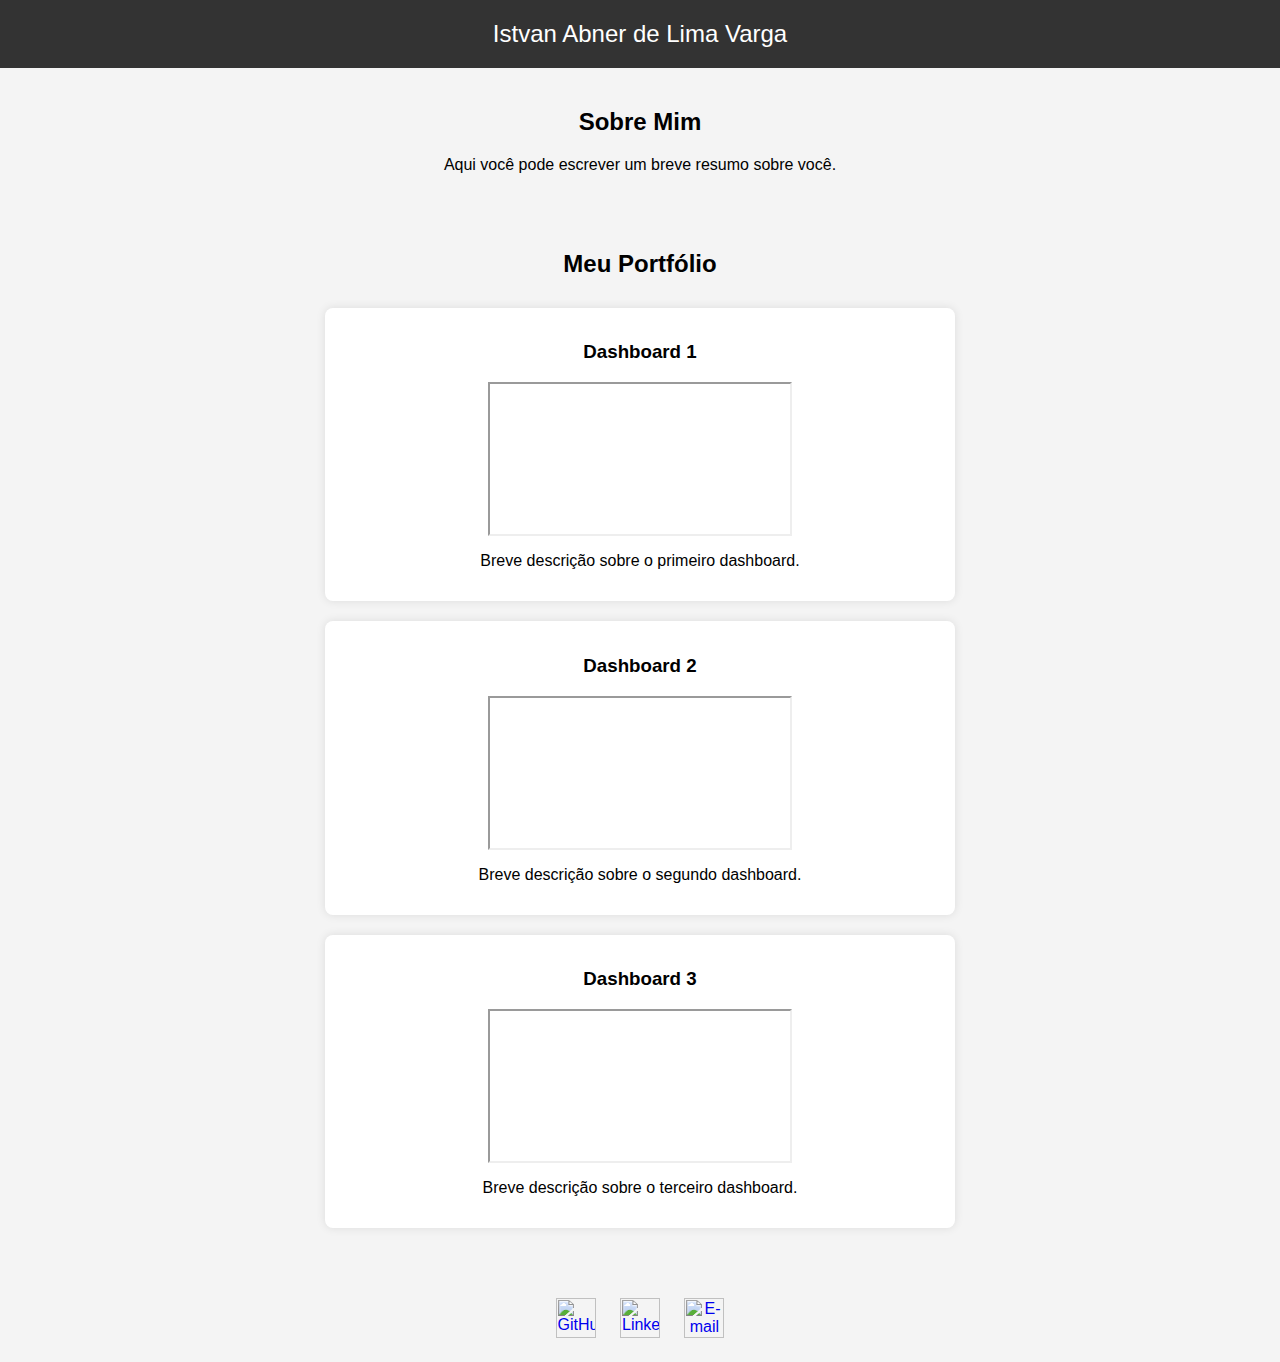
==== Site.html @ c44d83b9 "Criação do Portifólio + adição dos dashboards" ====
<html lang="pt-br">
<head>
    <meta charset="UTF-8">
    <meta name="viewport" content="width=device-width, initial-scale=1.0">
    <title>Meu Portfólio</title>
    <style>
        body {
            font-family: Arial, sans-serif;
            margin: 0;
            padding: 0;
            text-align: center;
            background-color: #f4f4f4;
        }
        header {
            background-color: #333;
            color: white;
            padding: 20px;
            font-size: 24px;
        }
        section {
            padding: 20px;
        }
        .portfolio {
            display: flex;
            flex-direction: column;
            align-items: center;
        }
        .dashboard {
            background: white;
            padding: 15px;
            margin: 10px;
            width: 80%;
            max-width: 600px;
            border-radius: 8px;
            box-shadow: 0px 0px 10px rgba(0, 0, 0, 0.1);
        }
        .social-icons {
            margin-top: 20px;
        }
        .social-icons a {
            margin: 0 10px;
            display: inline-block;
        }
        .social-icons img {
            width: 40px;
            height: 40px;
        }
    </style>
</head>
<body>
    <header>Istvan Abner de Lima Varga</header>
    
    <section>
        <h2>Sobre Mim</h2>
        <p>Aqui você pode escrever um breve resumo sobre você.</p>
    </section>
    
   <section class="portfolio">
        <h2>Meu Portfólio</h2>
        <div class="dashboard">
            <h3>Dashboard 1</h3>
            <iframe src="https://app.powerbi.com/view?r=eyJrIjoiMzUzZDM5MzktZjM4Mi00ZTQyLTk0NGMtZDk0MzE5NTc2MmJmIiwidCI6ImFjNTU4MzUwLTJiZTQtNGNmYi1iMWIzLTY2YTQzZGI3YmU1OSJ9"></iframe>
            <p>Breve descrição sobre o primeiro dashboard.</p>
        </div>
        <div class="dashboard">
            <h3>Dashboard 2</h3>
            <iframe src="https://app.powerbi.com/view?r=eyJrIjoiNjdkNmRmZTMtYzFlNC00ZmI3LTk5MWQtZDY2NGRkYjAzYjIwIiwidCI6ImFjNTU4MzUwLTJiZTQtNGNmYi1iMWIzLTY2YTQzZGI3YmU1OSJ9"></iframe>
            <p>Breve descrição sobre o segundo dashboard.</p>
        </div>
        <div class="dashboard">
            <h3>Dashboard 3</h3>
            <iframe src="https://app.powerbi.com/view?r=eyJrIjoiODkzOTc2YjctMGU1Yi00OWU4LThmOGQtNDk0OGMzZjg2YWE3IiwidCI6ImFjNTU4MzUwLTJiZTQtNGNmYi1iMWIzLTY2YTQzZGI3YmU1OSJ9"></iframe>
            <p>Breve descrição sobre o terceiro dashboard.</p>
        </div>
    </section>
    
    <section class="social-icons">
        <a href="https://github.com/Istvan-Abner-Varga" target="_blank"><img src="github.png" alt="GitHub"></a>
        <a href="https://www.linkedin.com/in/istvan-abner-varga/" target="_blank"><img src="linkedin.png" alt="LinkedIn"></a>
        <a href="mailto:istvan.a.varga@gmail.com"><img src="email.png" alt="E-mail"></a>
    </section>
</body>
</html>
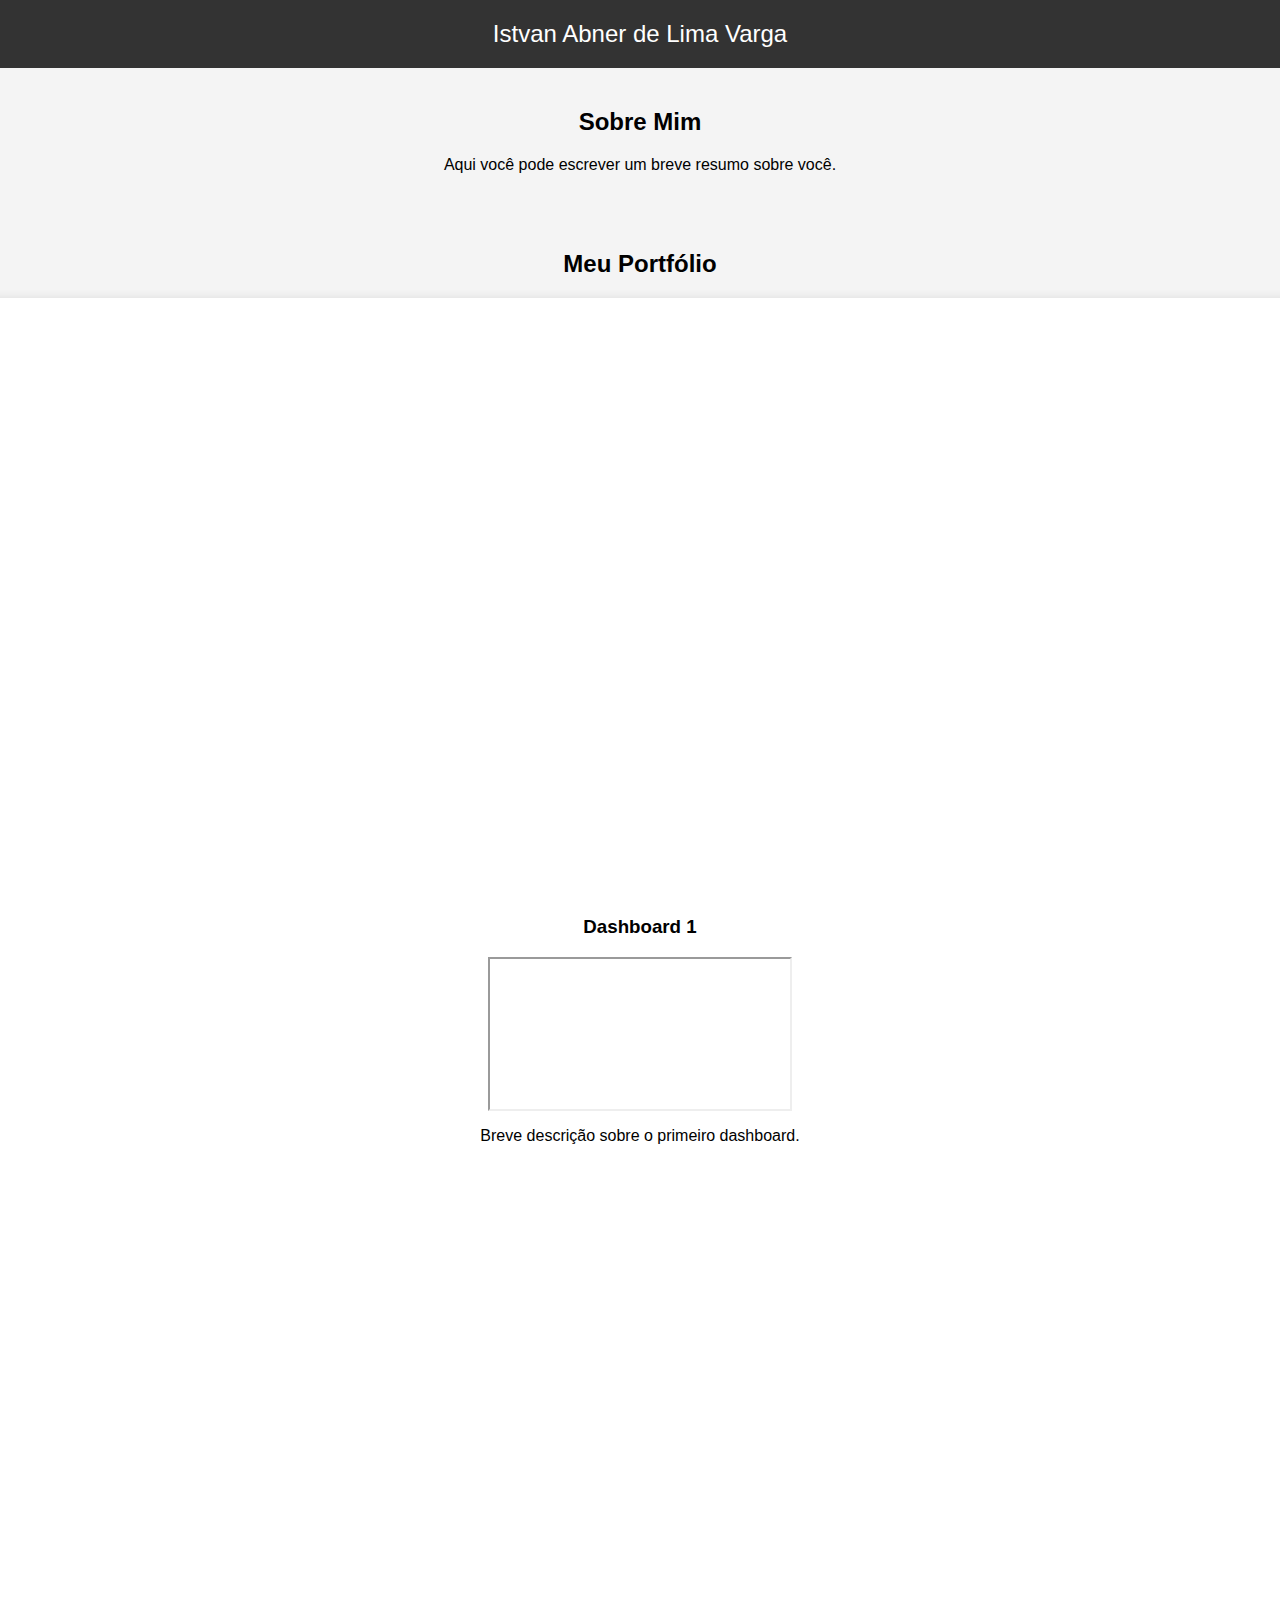
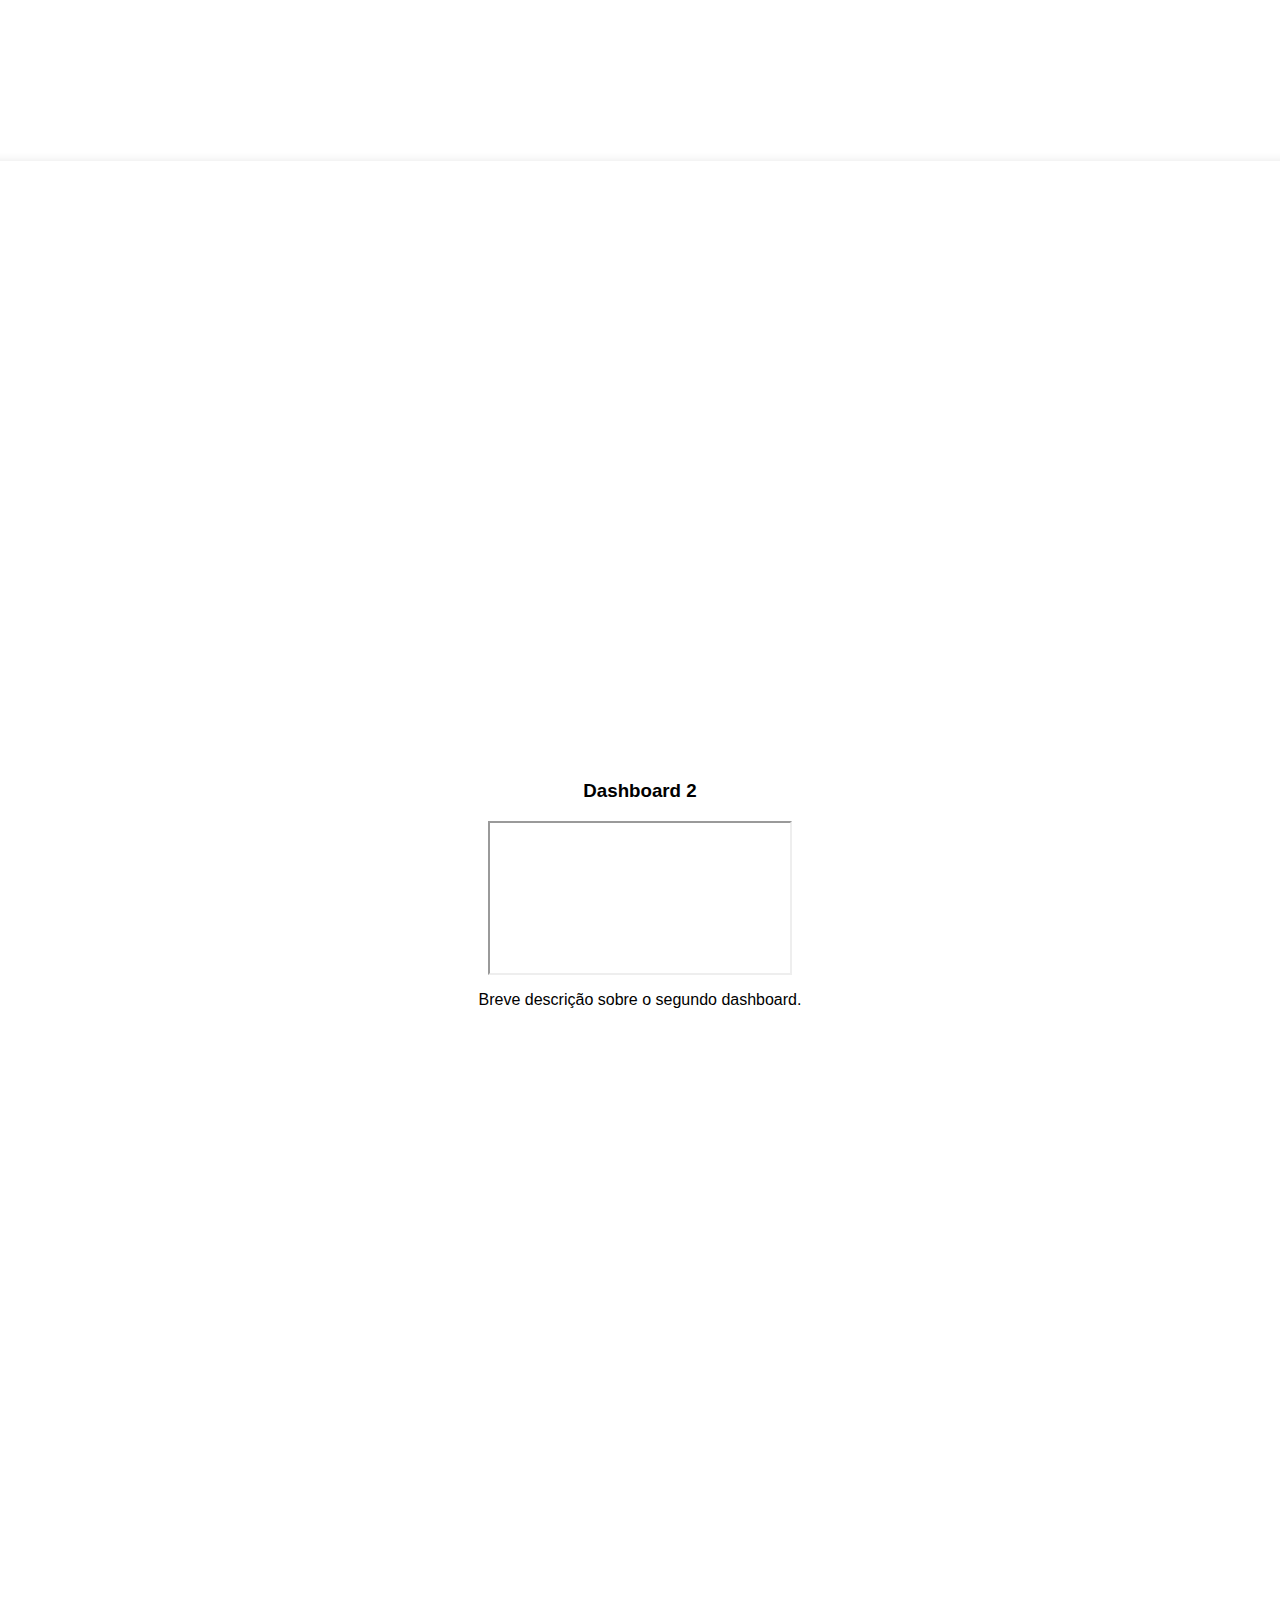
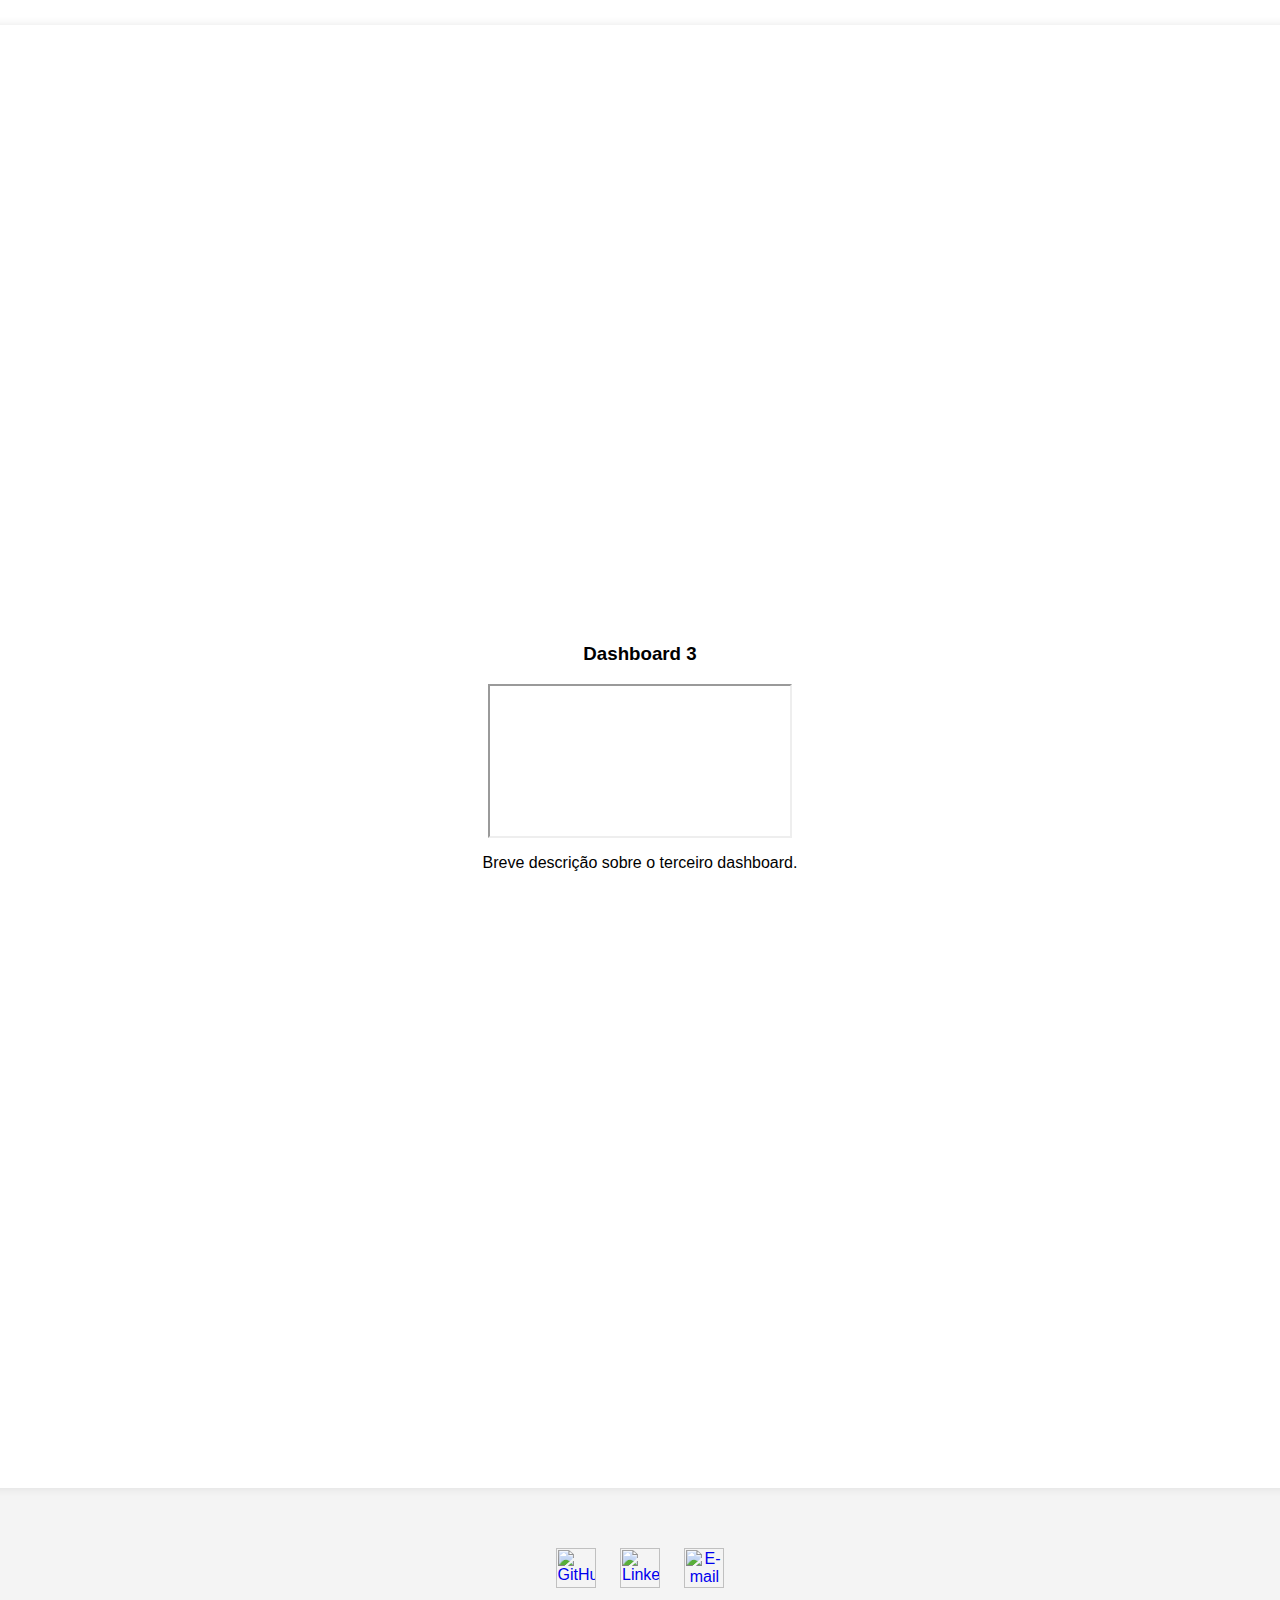
==== commit bd1e9c71: "Updated" ====
--- a/Site.html
+++ b/Site.html
@@ -27,10 +27,10 @@
         }
         .dashboard {
             background: white;
-            padding: 15px;
-            margin: 10px;
+            padding: 600px;
+            margin: 373,5px;
             width: 80%;
-            max-width: 600px;
+            max-width: 700px;
             border-radius: 8px;
             box-shadow: 0px 0px 10px rgba(0, 0, 0, 0.1);
         }
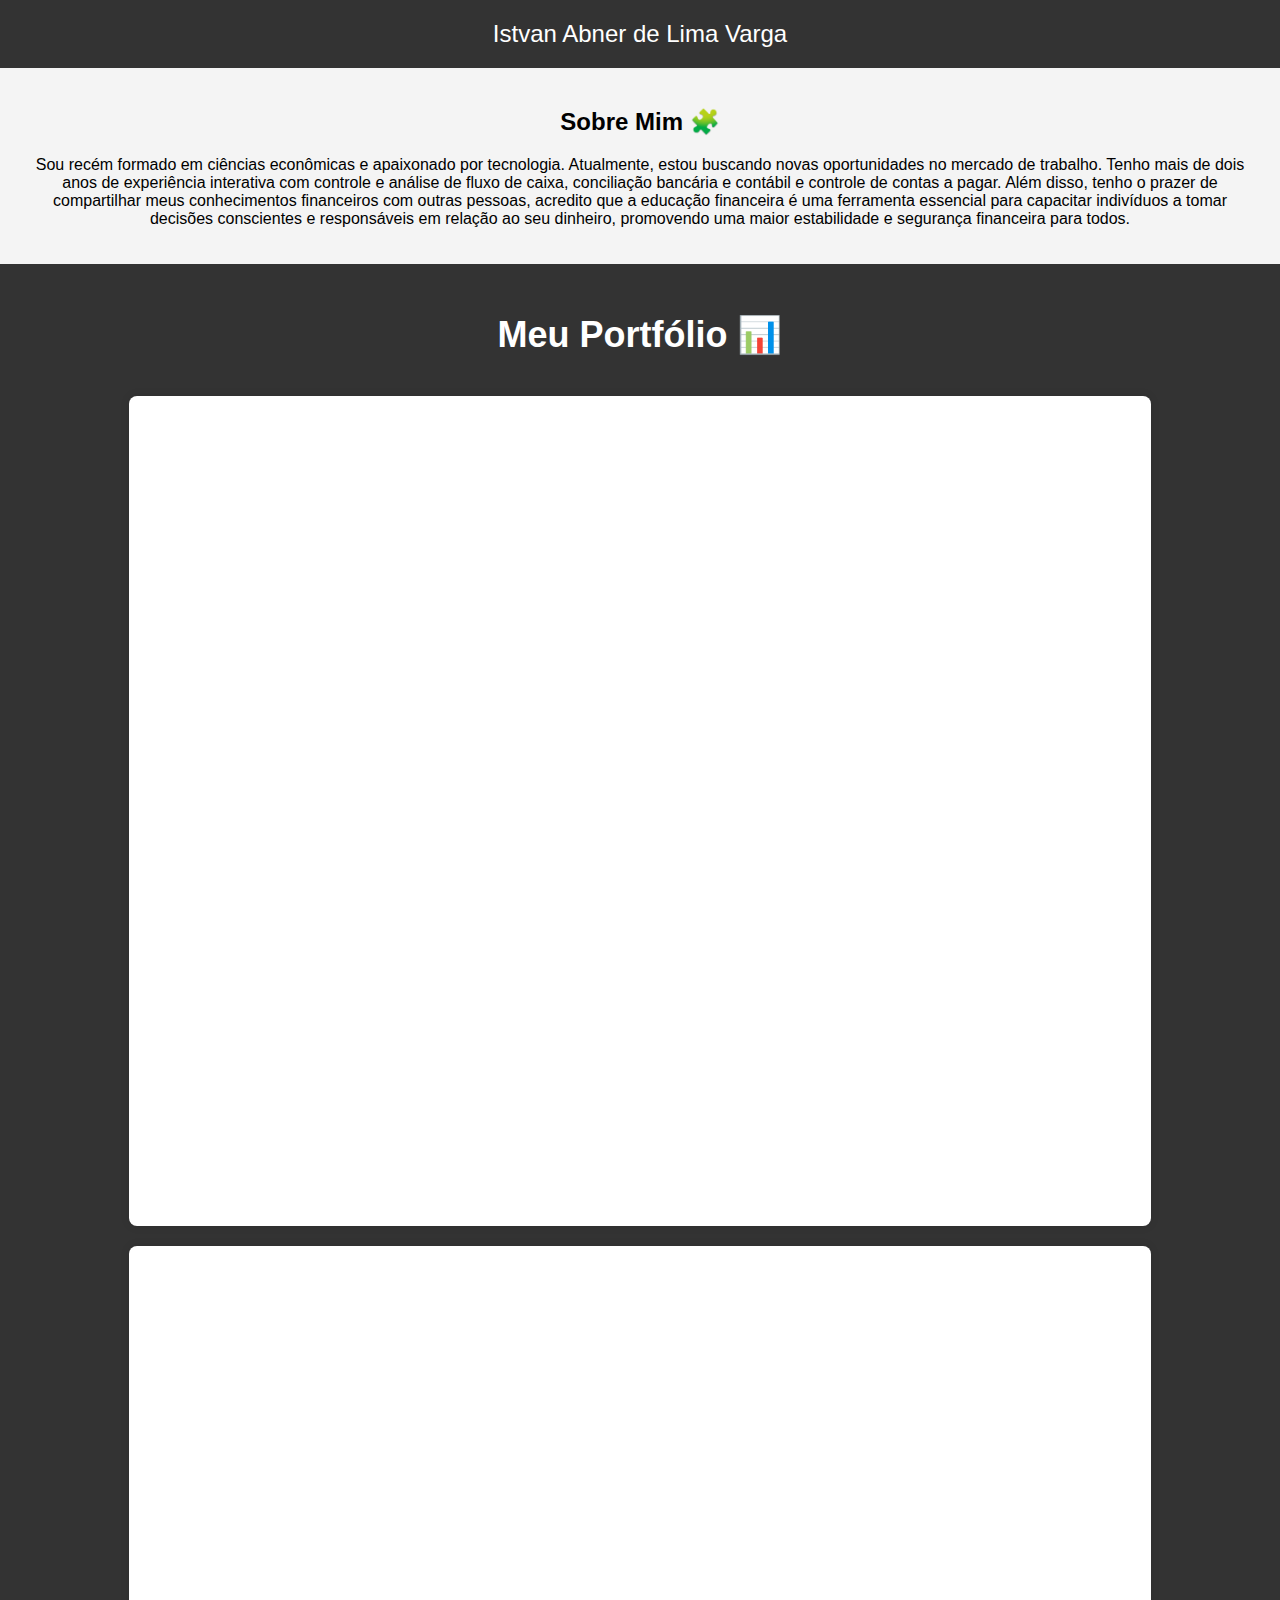
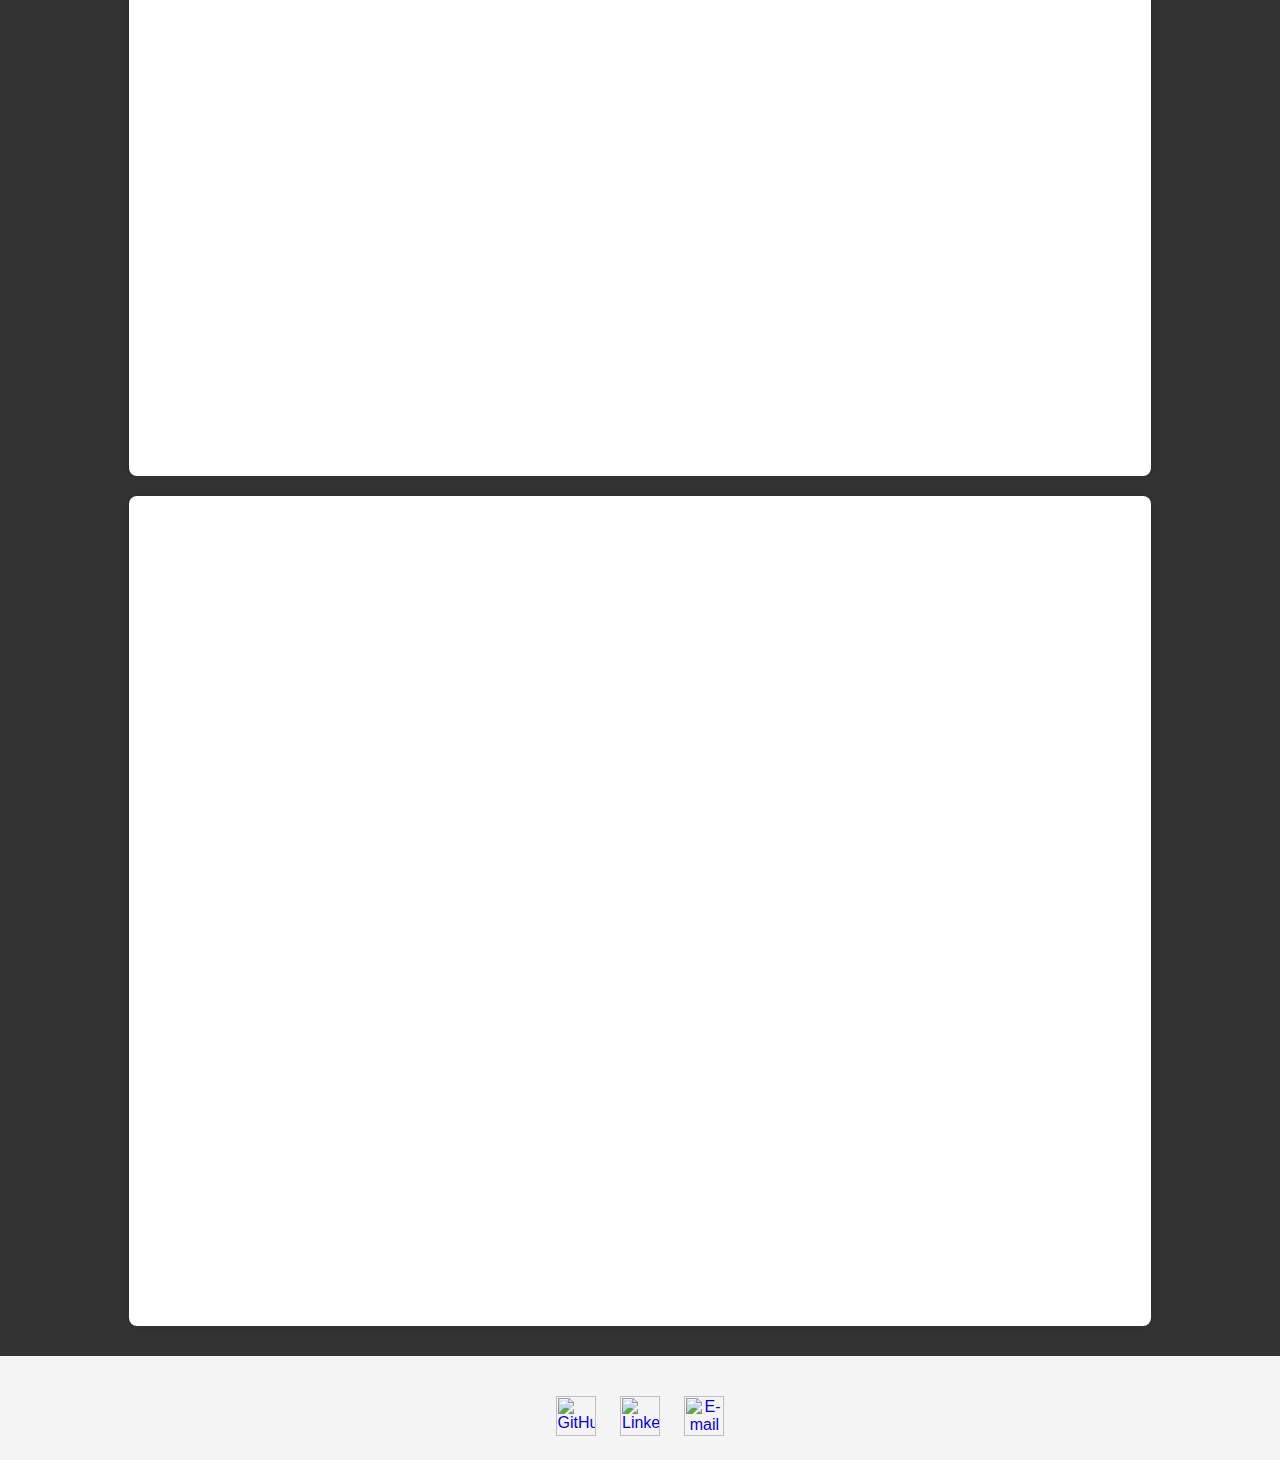
==== commit 558bfe2a: "Adcionei a parte escura no body + aumento da visualização do dashboard" ====
--- a/Site.html
+++ b/Site.html
@@ -16,7 +16,7 @@
             color: white;
             padding: 20px;
             font-size: 24px;
-        }
+            }
         section {
             padding: 20px;
         }
@@ -24,13 +24,17 @@
             display: flex;
             flex-direction: column;
             align-items: center;
+            background-color: #333;
+            color: white;
+            padding: 20px;
+            font-size: 24px;
         }
         .dashboard {
             background: white;
-            padding: 600px;
-            margin: 373,5px;
+            padding: 15px;
+            margin: 10px;
             width: 80%;
-            max-width: 700px;
+            max-width: 1100px;
             border-radius: 8px;
             box-shadow: 0px 0px 10px rgba(0, 0, 0, 0.1);
         }
@@ -51,25 +55,26 @@
     <header>Istvan Abner de Lima Varga</header>
     
     <section>
-        <h2>Sobre Mim</h2>
-        <p>Aqui você pode escrever um breve resumo sobre você.</p>
+        <h2>Sobre Mim 🧩</h2>
+        <p>Sou recém formado em ciências econômicas e apaixonado por tecnologia. Atualmente, estou buscando novas oportunidades no mercado de trabalho. Tenho mais de dois anos de experiência interativa com controle e análise de fluxo de caixa, conciliação bancária e contábil e controle de contas a pagar.
+        Além disso, tenho o prazer de compartilhar meus conhecimentos financeiros com outras pessoas, acredito que a educação financeira é uma ferramenta essencial para capacitar indivíduos a tomar decisões conscientes e responsáveis em relação ao seu dinheiro, promovendo uma maior estabilidade e segurança financeira para todos.</p>
     </section>
     
    <section class="portfolio">
-        <h2>Meu Portfólio</h2>
+        <h2>Meu Portfólio 📊</h2>
         <div class="dashboard">
-            <h3>Dashboard 1</h3>
-            <iframe src="https://app.powerbi.com/view?r=eyJrIjoiMzUzZDM5MzktZjM4Mi00ZTQyLTk0NGMtZDk0MzE5NTc2MmJmIiwidCI6ImFjNTU4MzUwLTJiZTQtNGNmYi1iMWIzLTY2YTQzZGI3YmU1OSJ9"></iframe>
+            <h3>Análise Financeira</h3>
+            <iframe title="Fluxo de Caixa" width="1024" height="636" src="https://app.powerbi.com/view?r=eyJrIjoiMzUzZDM5MzktZjM4Mi00ZTQyLTk0NGMtZDk0MzE5NTc2MmJmIiwidCI6ImFjNTU4MzUwLTJiZTQtNGNmYi1iMWIzLTY2YTQzZGI3YmU1OSJ9" frameborder="0" allowFullScreen="true"></iframe>
             <p>Breve descrição sobre o primeiro dashboard.</p>
         </div>
         <div class="dashboard">
-            <h3>Dashboard 2</h3>
-            <iframe src="https://app.powerbi.com/view?r=eyJrIjoiNjdkNmRmZTMtYzFlNC00ZmI3LTk5MWQtZDY2NGRkYjAzYjIwIiwidCI6ImFjNTU4MzUwLTJiZTQtNGNmYi1iMWIzLTY2YTQzZGI3YmU1OSJ9"></iframe>
+            <h3>Análise Balaço Patrimonial</h3>
+            <iframe title="Balaço Patrimonial" width="1024" height="636" src="https://app.powerbi.com/view?r=eyJrIjoiNjdkNmRmZTMtYzFlNC00ZmI3LTk5MWQtZDY2NGRkYjAzYjIwIiwidCI6ImFjNTU4MzUwLTJiZTQtNGNmYi1iMWIzLTY2YTQzZGI3YmU1OSJ9" frameborder="0" allowFullScreen="true"></iframe>
             <p>Breve descrição sobre o segundo dashboard.</p>
         </div>
         <div class="dashboard">
-            <h3>Dashboard 3</h3>
-            <iframe src="https://app.powerbi.com/view?r=eyJrIjoiODkzOTc2YjctMGU1Yi00OWU4LThmOGQtNDk0OGMzZjg2YWE3IiwidCI6ImFjNTU4MzUwLTJiZTQtNGNmYi1iMWIzLTY2YTQzZGI3YmU1OSJ9"></iframe>
+            <h3>Análise Fluxo de Caixa</h3>
+            <iframe title="Fluxo de Caixa" width="1024" height="636" src="https://app.powerbi.com/view?r=eyJrIjoiODkzOTc2YjctMGU1Yi00OWU4LThmOGQtNDk0OGMzZjg2YWE3IiwidCI6ImFjNTU4MzUwLTJiZTQtNGNmYi1iMWIzLTY2YTQzZGI3YmU1OSJ9" frameborder="0" allowFullScreen="true"></iframe>
             <p>Breve descrição sobre o terceiro dashboard.</p>
         </div>
     </section>
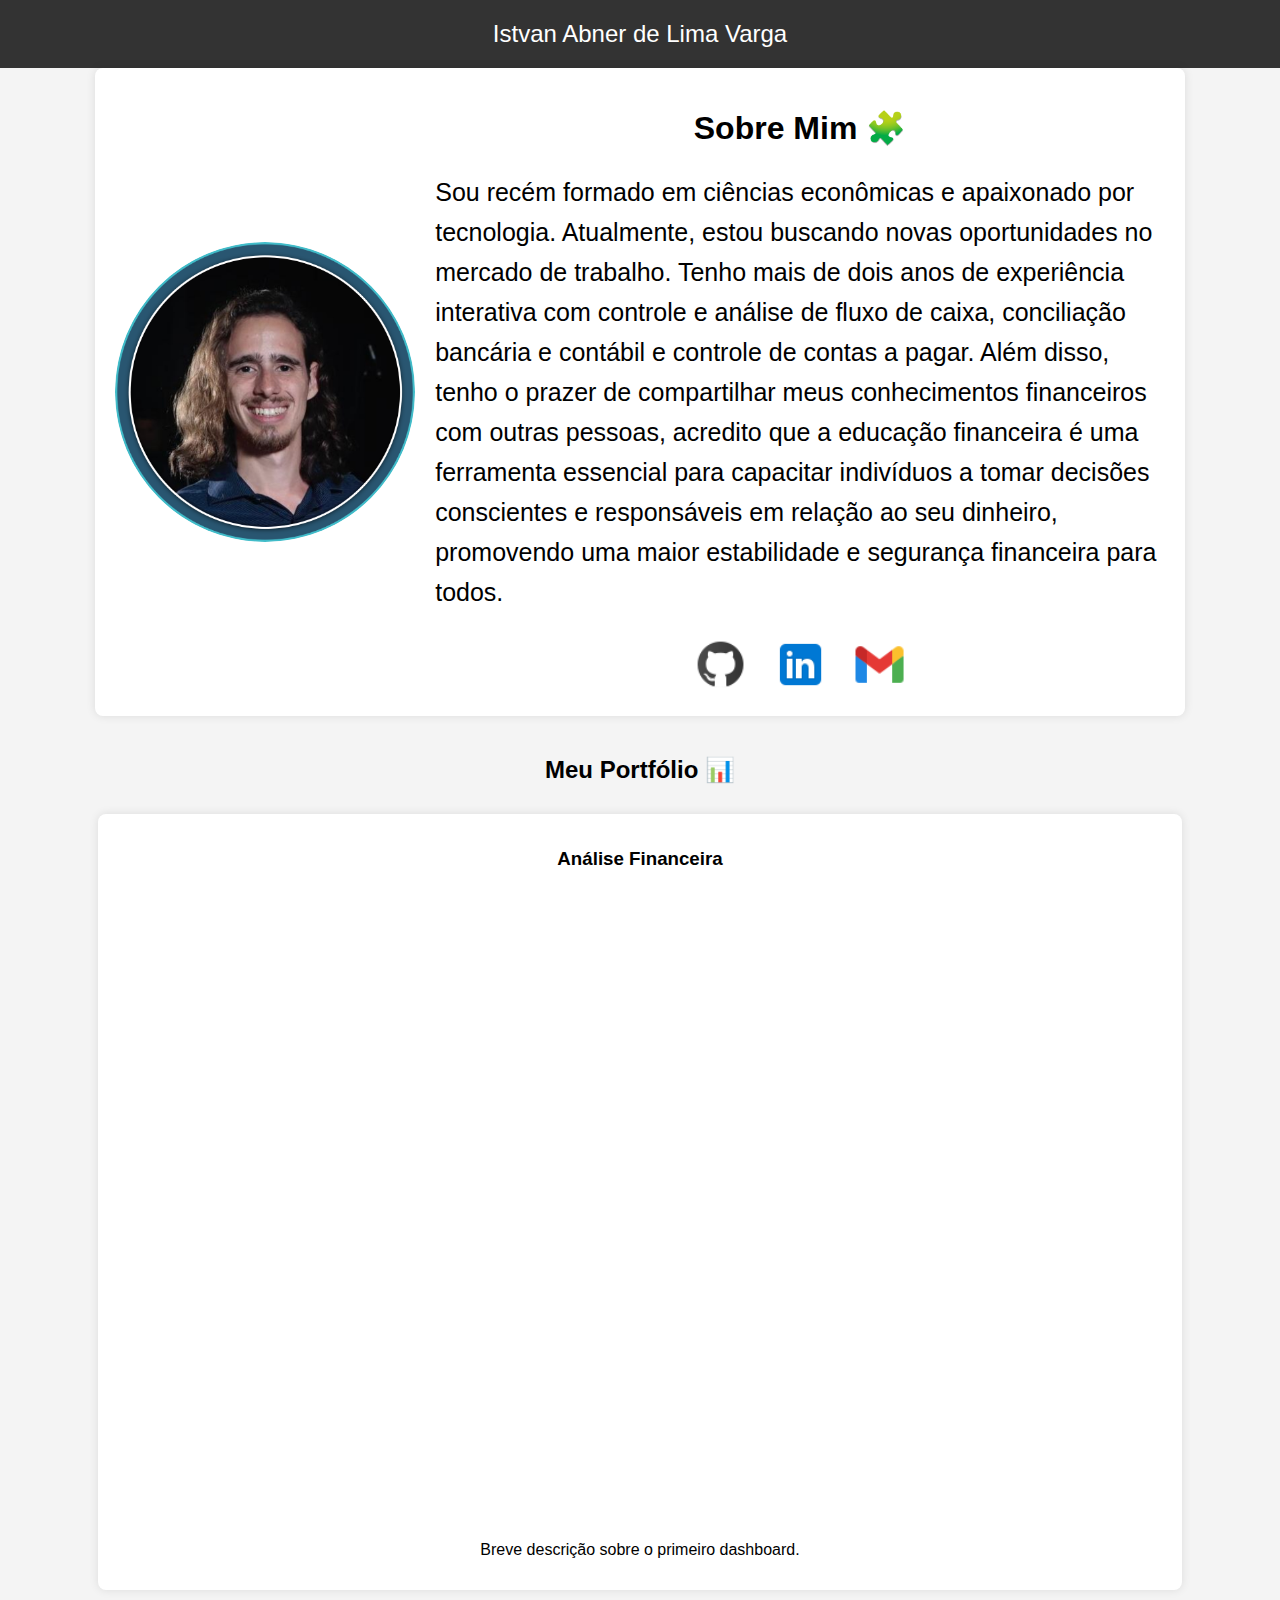
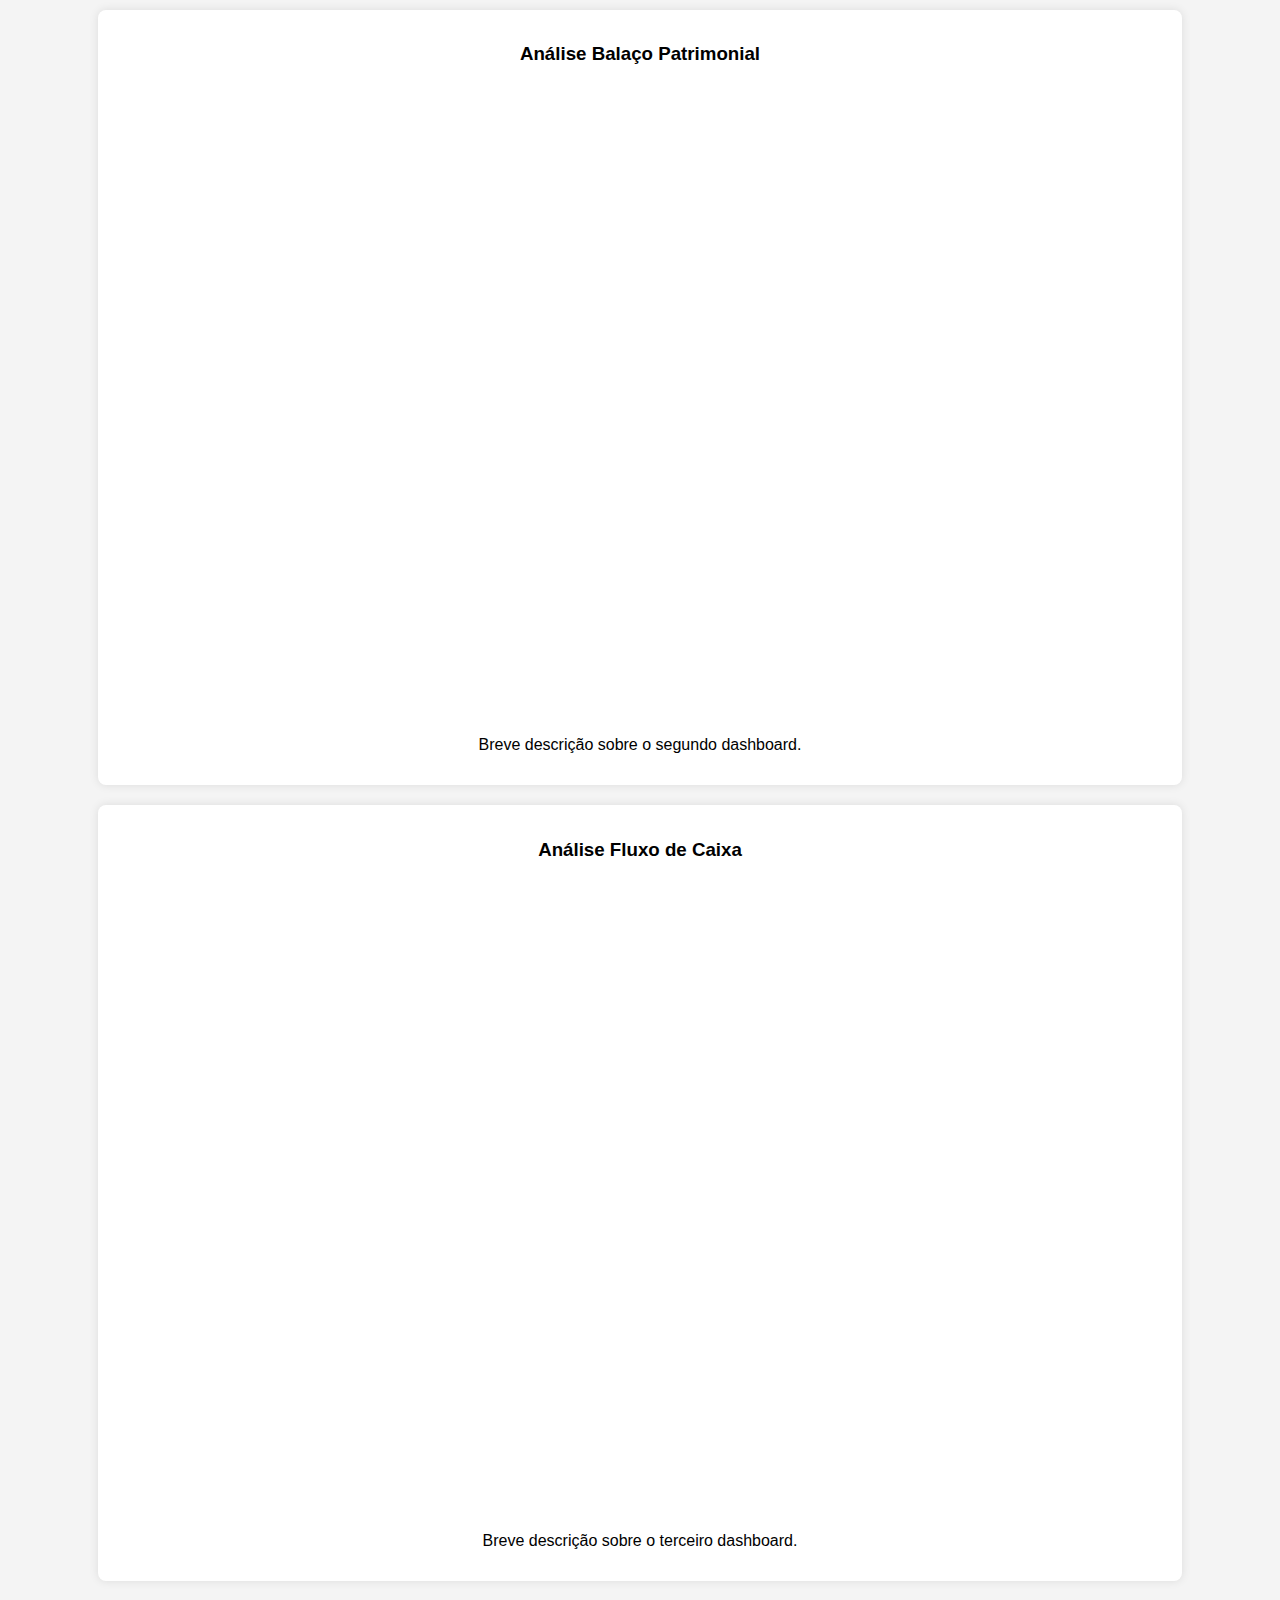
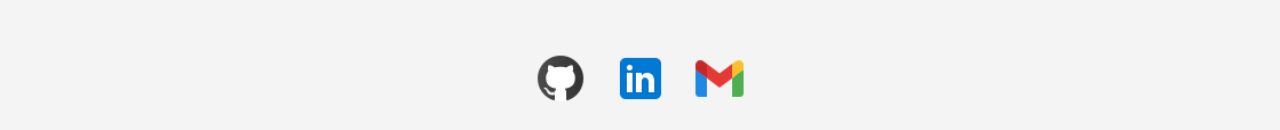
==== commit 2e752ed3: "Adição da pasta Imagens + Edição do Sobre Mim" ====
--- a/Site.html
+++ b/Site.html
@@ -10,7 +10,7 @@
             padding: 0;
             text-align: center;
             background-color: #f4f4f4;
-        }
+            }
         header {
             background-color: #333;
             color: white;
@@ -19,45 +19,87 @@
             }
         section {
             padding: 20px;
+            }
+        .about {
+            width: 82%;
+            max-width: 2400px; /* Mesmo valor da .dashboard */
+            margin: 0 auto; /* Centraliza na tela */
+            background: white;
+            padding: 20px;
+            border-radius: 8px;
+            box-shadow: 0px 0px 10px rgba(0, 0, 0, 0.1);
         }
+        .about-container{
+            display: flex;
+            align-items: center;
+            justify-content: space-between;
+        }
+        .profile-photo{
+            width: 300px;  /* Ajuste o tamanho da imagem */
+            height: 300px;
+            border-radius: 50%; /* Deixa a imagem redonda */
+            object-fit: cover;
+            margin-right: 20px;
+        }
+        .about-text h2 {
+            font-size: 50px; /* Aumenta o título */
+            font-weight: bold;
+            margin-bottom: 15px;
+            flex: 1; /* Faz o texto ocupar o espaço restante */
+            text-align: left;
+        }
+        .about-text p {
+        font-size: 25px; /* Aumenta o texto do sobre mim */
+        line-height: 1.6; /* Melhora o espaçamento entre linhas */
+        flex: 1; /* Faz o texto ocupar o espaço restante */
+            text-align: left;
+        }
+
         .portfolio {
             display: flex;
             flex-direction: column;
             align-items: center;
-            background-color: #333;
-            color: white;
-            padding: 20px;
-            font-size: 24px;
-        }
+
+            }
         .dashboard {
             background: white;
             padding: 15px;
             margin: 10px;
-            width: 80%;
-            max-width: 1100px;
+            width: 85%;
+            max-width: 2400px;
             border-radius: 8px;
             box-shadow: 0px 0px 10px rgba(0, 0, 0, 0.1);
-        }
+            }
         .social-icons {
             margin-top: 20px;
-        }
+            }
         .social-icons a {
             margin: 0 10px;
             display: inline-block;
-        }
+            }
         .social-icons img {
-            width: 40px;
-            height: 40px;
-        }
+            width: 55px;
+            height: 55px;
+            }
     </style>
 </head>
 <body>
     <header>Istvan Abner de Lima Varga</header>
     
-    <section>
-        <h2>Sobre Mim 🧩</h2>
-        <p>Sou recém formado em ciências econômicas e apaixonado por tecnologia. Atualmente, estou buscando novas oportunidades no mercado de trabalho. Tenho mais de dois anos de experiência interativa com controle e análise de fluxo de caixa, conciliação bancária e contábil e controle de contas a pagar.
-        Além disso, tenho o prazer de compartilhar meus conhecimentos financeiros com outras pessoas, acredito que a educação financeira é uma ferramenta essencial para capacitar indivíduos a tomar decisões conscientes e responsáveis em relação ao seu dinheiro, promovendo uma maior estabilidade e segurança financeira para todos.</p>
+    <section class="about">
+        <div class="about-container">
+        <img src="Imagens/me.png" alt="Minha Foto" class="profile-photo">
+        <div class="about-text">
+            <h1>Sobre Mim 🧩</h1>
+            <p>Sou recém formado em ciências econômicas e apaixonado por tecnologia. Atualmente, estou buscando novas oportunidades no mercado de trabalho. Tenho mais de dois anos de experiência interativa com controle e análise de fluxo de caixa, conciliação bancária e contábil e controle de contas a pagar.
+            Além disso, tenho o prazer de compartilhar meus conhecimentos financeiros com outras pessoas, acredito que a educação financeira é uma ferramenta essencial para capacitar indivíduos a tomar decisões conscientes e responsáveis em relação ao seu dinheiro, promovendo uma maior estabilidade e segurança financeira para todos.</p>
+            <div class="social-icons">
+                <a href="https://github.com/Istvan-Abner-Varga" target="_blank"><img src="Imagens\github.png" alt="GitHub"></a>
+                <a href="https://www.linkedin.com/in/istvan-abner-varga/" target="_blank"><img src="Imagens\linkedin.png" alt="LinkedIn"></a>
+                <a href="mailto:istvan.a.varga@gmail.com"><img src="Imagens\email.png" alt="E-mail"></a>
+            </div>
+        </div>
+    </div>
     </section>
     
    <section class="portfolio">
@@ -80,9 +122,9 @@
     </section>
     
     <section class="social-icons">
-        <a href="https://github.com/Istvan-Abner-Varga" target="_blank"><img src="github.png" alt="GitHub"></a>
-        <a href="https://www.linkedin.com/in/istvan-abner-varga/" target="_blank"><img src="linkedin.png" alt="LinkedIn"></a>
-        <a href="mailto:istvan.a.varga@gmail.com"><img src="email.png" alt="E-mail"></a>
+        <a href="https://github.com/Istvan-Abner-Varga" target="_blank"><img src="Imagens\github.png" alt="GitHub"></a>
+        <a href="https://www.linkedin.com/in/istvan-abner-varga/" target="_blank"><img src="Imagens\linkedin.png" alt="LinkedIn"></a>
+        <a href="mailto:istvan.a.varga@gmail.com"><img src="Imagens\email.png" alt="E-mail"></a>
     </section>
 </body>
 </html>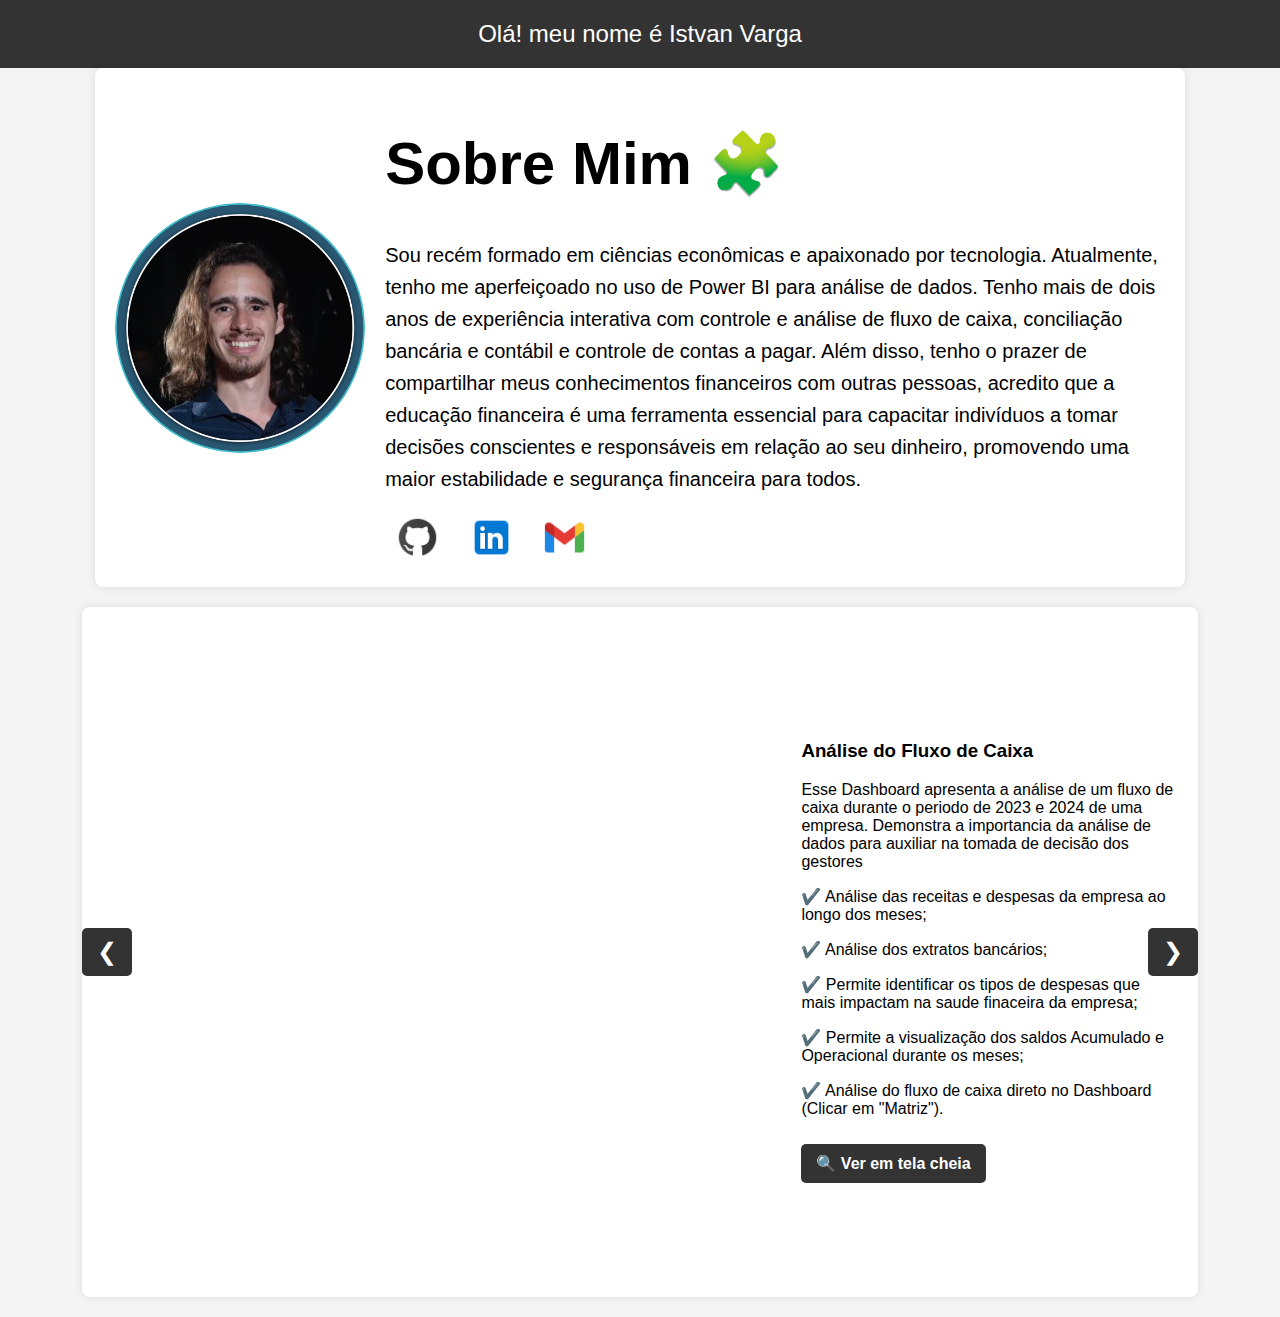
==== commit 5550ad63: "Criação do Slide + Criação do Arquivo .css e javascript" ====
--- a/Site.html
+++ b/Site.html
@@ -3,95 +3,18 @@
     <meta charset="UTF-8">
     <meta name="viewport" content="width=device-width, initial-scale=1.0">
     <title>Meu Portfólio</title>
-    <style>
-        body {
-            font-family: Arial, sans-serif;
-            margin: 0;
-            padding: 0;
-            text-align: center;
-            background-color: #f4f4f4;
-            }
-        header {
-            background-color: #333;
-            color: white;
-            padding: 20px;
-            font-size: 24px;
-            }
-        section {
-            padding: 20px;
-            }
-        .about {
-            width: 82%;
-            max-width: 2400px; /* Mesmo valor da .dashboard */
-            margin: 0 auto; /* Centraliza na tela */
-            background: white;
-            padding: 20px;
-            border-radius: 8px;
-            box-shadow: 0px 0px 10px rgba(0, 0, 0, 0.1);
-        }
-        .about-container{
-            display: flex;
-            align-items: center;
-            justify-content: space-between;
-        }
-        .profile-photo{
-            width: 300px;  /* Ajuste o tamanho da imagem */
-            height: 300px;
-            border-radius: 50%; /* Deixa a imagem redonda */
-            object-fit: cover;
-            margin-right: 20px;
-        }
-        .about-text h2 {
-            font-size: 50px; /* Aumenta o título */
-            font-weight: bold;
-            margin-bottom: 15px;
-            flex: 1; /* Faz o texto ocupar o espaço restante */
-            text-align: left;
-        }
-        .about-text p {
-        font-size: 25px; /* Aumenta o texto do sobre mim */
-        line-height: 1.6; /* Melhora o espaçamento entre linhas */
-        flex: 1; /* Faz o texto ocupar o espaço restante */
-            text-align: left;
-        }
-
-        .portfolio {
-            display: flex;
-            flex-direction: column;
-            align-items: center;
-
-            }
-        .dashboard {
-            background: white;
-            padding: 15px;
-            margin: 10px;
-            width: 85%;
-            max-width: 2400px;
-            border-radius: 8px;
-            box-shadow: 0px 0px 10px rgba(0, 0, 0, 0.1);
-            }
-        .social-icons {
-            margin-top: 20px;
-            }
-        .social-icons a {
-            margin: 0 10px;
-            display: inline-block;
-            }
-        .social-icons img {
-            width: 55px;
-            height: 55px;
-            }
-    </style>
+    <link rel="stylesheet" href="Style.css"> <!-- Link para o CSS -->
 </head>
 <body>
-    <header>Istvan Abner de Lima Varga</header>
+    <header>Olá! meu nome é Istvan Varga</header>
     
     <section class="about">
         <div class="about-container">
         <img src="Imagens/me.png" alt="Minha Foto" class="profile-photo">
         <div class="about-text">
             <h1>Sobre Mim 🧩</h1>
-            <p>Sou recém formado em ciências econômicas e apaixonado por tecnologia. Atualmente, estou buscando novas oportunidades no mercado de trabalho. Tenho mais de dois anos de experiência interativa com controle e análise de fluxo de caixa, conciliação bancária e contábil e controle de contas a pagar.
+            <p>Sou recém formado em ciências econômicas e apaixonado por tecnologia. Atualmente, tenho me aperfeiçoado no uso de Power BI para análise de dados. 
+            Tenho mais de dois anos de experiência interativa com controle e análise de fluxo de caixa, conciliação bancária e contábil e controle de contas a pagar.
             Além disso, tenho o prazer de compartilhar meus conhecimentos financeiros com outras pessoas, acredito que a educação financeira é uma ferramenta essencial para capacitar indivíduos a tomar decisões conscientes e responsáveis em relação ao seu dinheiro, promovendo uma maior estabilidade e segurança financeira para todos.</p>
             <div class="social-icons">
                 <a href="https://github.com/Istvan-Abner-Varga" target="_blank"><img src="Imagens\github.png" alt="GitHub"></a>
@@ -103,28 +26,52 @@
     </section>
     
    <section class="portfolio">
-        <h2>Meu Portfólio 📊</h2>
-        <div class="dashboard">
-            <h3>Análise Financeira</h3>
-            <iframe title="Fluxo de Caixa" width="1024" height="636" src="https://app.powerbi.com/view?r=eyJrIjoiMzUzZDM5MzktZjM4Mi00ZTQyLTk0NGMtZDk0MzE5NTc2MmJmIiwidCI6ImFjNTU4MzUwLTJiZTQtNGNmYi1iMWIzLTY2YTQzZGI3YmU1OSJ9" frameborder="0" allowFullScreen="true"></iframe>
-            <p>Breve descrição sobre o primeiro dashboard.</p>
+    <div class="slider-container">
+        <button class="prev" onclick="changeSlide(-1)">&#10094;</button>
+        <div class="slide">
+            <iframe title="Fluxo de Caixa" width="1100" height="650" src="https://app.powerbi.com/view?r=eyJrIjoiODkzOTc2YjctMGU1Yi00OWU4LThmOGQtNDk0OGMzZjg2YWE3IiwidCI6ImFjNTU4MzUwLTJiZTQtNGNmYi1iMWIzLTY2YTQzZGI3YmU1OSJ9" frameborder="0" allowFullScreen="true"></iframe>
+            <div class="description">
+                <h3>Análise do Fluxo de Caixa</h3>
+                <p>Esse Dashboard apresenta a análise de um fluxo de caixa durante o periodo de 2023 e 2024 de uma empresa. Demonstra a importancia da análise de dados para auxiliar na tomada de decisão dos gestores</p>
+                <p>✔️ Análise das receitas e despesas da empresa ao longo dos meses;</p>
+                <p>✔️ Análise dos extratos bancários;</p>
+                <p>✔️ Permite identificar os tipos de despesas que mais impactam na saude finaceira da empresa;</p>
+                <p>✔️ Permite a visualização dos saldos Acumulado e Operacional durante os meses;
+                </p>
+                <p>✔️ Análise do fluxo de caixa direto no Dashboard (Clicar em "Matriz").</p>
+                <a href="https://app.powerbi.com/view?r=eyJrIjoiODkzOTc2YjctMGU1Yi00OWU4LThmOGQtNDk0OGMzZjg2YWE3IiwidCI6ImFjNTU4MzUwLTJiZTQtNGNmYi1iMWIzLTY2YTQzZGI3YmU1OSJ9" class="full-screen-button" target="_blank">🔍 Ver em tela cheia</a>
+            </div>
         </div>
-        <div class="dashboard">
-            <h3>Análise Balaço Patrimonial</h3>
-            <iframe title="Balaço Patrimonial" width="1024" height="636" src="https://app.powerbi.com/view?r=eyJrIjoiNjdkNmRmZTMtYzFlNC00ZmI3LTk5MWQtZDY2NGRkYjAzYjIwIiwidCI6ImFjNTU4MzUwLTJiZTQtNGNmYi1iMWIzLTY2YTQzZGI3YmU1OSJ9" frameborder="0" allowFullScreen="true"></iframe>
-            <p>Breve descrição sobre o segundo dashboard.</p>
+        <div class="slide">
+            <iframe title="Fluxo de Caixa" width="1024" height="650" src="https://app.powerbi.com/view?r=eyJrIjoiMzUzZDM5MzktZjM4Mi00ZTQyLTk0NGMtZDk0MzE5NTc2MmJmIiwidCI6ImFjNTU4MzUwLTJiZTQtNGNmYi1iMWIzLTY2YTQzZGI3YmU1OSJ9" frameborder="0" allowFullScreen="true">
+            </iframe>
+            <div class="description">
+                <h3>Análise de uma Demonstração Financeira</h3>
+                <p>Avaliação movimentos feitos pela empresa e sua saúde financeira ao longo do tempo.</p>
+                <p>✔️ Análise do resultado da empresa ao longo dos anos;</p>
+                <p>✔️ Análise Vertical e horizontal;</p>
+                <p>✔️ Verificação de indicadores de saúde financeira da empresa (Margem de Lucro, ROI);</p>
+                <p>✔️ Análise da composição da Receita e Despesa Total no decorrer do tempo.
+                </p>
+                <a href="https://app.powerbi.com/view?r=eyJrIjoiMzUzZDM5MzktZjM4Mi00ZTQyLTk0NGMtZDk0MzE5NTc2MmJmIiwidCI6ImFjNTU4MzUwLTJiZTQtNGNmYi1iMWIzLTY2YTQzZGI3YmU1OSJ9" class="full-screen-button" target="_blank">🔍 Ver em tela cheia</a>
+            </div>
         </div>
-        <div class="dashboard">
-            <h3>Análise Fluxo de Caixa</h3>
-            <iframe title="Fluxo de Caixa" width="1024" height="636" src="https://app.powerbi.com/view?r=eyJrIjoiODkzOTc2YjctMGU1Yi00OWU4LThmOGQtNDk0OGMzZjg2YWE3IiwidCI6ImFjNTU4MzUwLTJiZTQtNGNmYi1iMWIzLTY2YTQzZGI3YmU1OSJ9" frameborder="0" allowFullScreen="true"></iframe>
-            <p>Breve descrição sobre o terceiro dashboard.</p>
+        <div class="slide">
+            <iframe title="Balaço Patrimonial" width="1024" height="650" src="https://app.powerbi.com/view?r=eyJrIjoiNjdkNmRmZTMtYzFlNC00ZmI3LTk5MWQtZDY2NGRkYjAzYjIwIiwidCI6ImFjNTU4MzUwLTJiZTQtNGNmYi1iMWIzLTY2YTQzZGI3YmU1OSJ9" frameborder="0" allowFullScreen="true"></iframe>
+            <div class="description">
+                <h3>Análise do Balanço Patrimonial</h3>
+                <p>Análise da saúde financeira da empresa a partir do Balanço Patrimonial</p>
+                <p>✔️ Verificação de indicadores financeiros como: Capital de Giro, ROA e ROE permitindo aos gestores ou investidores entender como está a saúde financeira da empresa</p>
+                <p>✔️ Análises Verticais e Horizontais de modo que permita identificar tendências, aumentos ou quedas no valores dos itens analisados;</p>
+                <p>✔️ Análise da composição da Receita e Despesa Total no decorrer do tempo.
+                </p>
+                <a href="https://app.powerbi.com/view?r=eyJrIjoiNjdkNmRmZTMtYzFlNC00ZmI3LTk5MWQtZDY2NGRkYjAzYjIwIiwidCI6ImFjNTU4MzUwLTJiZTQtNGNmYi1iMWIzLTY2YTQzZGI3YmU1OSJ9" class="full-screen-button" target="_blank">🔍 Ver em tela cheia</a>
+            </div>
         </div>
+        <button class="next" onclick="changeSlide(1)">&#10095;</button>
+    </div>        
     </section>
-    
-    <section class="social-icons">
-        <a href="https://github.com/Istvan-Abner-Varga" target="_blank"><img src="Imagens\github.png" alt="GitHub"></a>
-        <a href="https://www.linkedin.com/in/istvan-abner-varga/" target="_blank"><img src="Imagens\linkedin.png" alt="LinkedIn"></a>
-        <a href="mailto:istvan.a.varga@gmail.com"><img src="Imagens\email.png" alt="E-mail"></a>
-    </section>
+   
+    <script src="Script.js"></script> <!-- Link para o JavaScript -->
 </body>
 </html>--- a/Style.css
+++ b/Style.css
@@ -0,0 +1,147 @@
+body {
+            font-family: Arial, sans-serif;
+            margin: 0;
+            padding: 0;
+            text-align: center;
+            background-color: #f4f4f4;
+            }
+        header {
+            background-color: #333;
+            color: white;
+            padding: 20px;
+            font-size: 24px;
+            }
+        section {
+            padding: 20px;
+            }
+        .about {
+            width: 82%;
+            max-width: 2400px; /* Mesmo valor da .dashboard */
+            margin: 0 auto; /* Centraliza na tela */
+            background: white;
+            padding: 20px;
+            border-radius: 8px;
+            box-shadow: 0px 0px 10px rgba(0, 0, 0, 0.1);
+        }
+        .about-container{
+            display: flex;
+            align-items: center;
+            justify-content: space-between;
+        }
+        .profile-photo{
+            width: 250px;  /* Ajuste o tamanho da imagem */
+            height: 250px;
+            border-radius: 50%; /* Deixa a imagem redonda */
+            object-fit: cover;
+            margin-right: 20px;
+        }
+        .about-text {
+            flex: 1; /* Ocupa o espaço disponível */
+            text-align: left; /* Alinha o texto à esquerda */
+            font-size: 30px; /* Aumenta o título */
+        }
+        .about-text h2 {
+            font-weight: bold;
+            margin-bottom: 15px;
+            flex: 1; /* Faz o texto ocupar o espaço restante */
+            text-align: left;
+        }
+        .about-text p {
+        font-size: 20px; /* Aumenta o texto do sobre mim */
+        line-height: 1.6; /* Melhora o espaçamento entre linhas */
+        flex: 1; /* Faz o texto ocupar o espaço restante */
+            text-align: left;
+        }
+
+        .portfolio {
+            display: flex;
+            flex-direction: column;
+            align-items: center;
+
+            }
+        .dashboard {
+            background: gray;
+            padding: 15px;
+            margin: 10px;
+            width: 90%;
+            max-width: 2400px;
+            border-radius: 8px;
+            box-shadow: 0px 0px 10px rgba(0, 0, 0, 0.1);
+            }
+        .slider-container {
+            position: relative;
+            width: 90%;
+            max-width: 1610px;
+            margin: auto;
+            display: flex;
+            align-items: center;
+            justify-content: center;
+        }
+
+        .slide {
+            display: none; /* Esconde os slides */
+            flex-direction: row;
+            align-items: center;
+            justify-content: space-between;
+            background: white;
+            padding: 20px;
+            border-radius: 8px;
+            box-shadow: 0px 0px 10px rgba(0, 0, 0, 0.1);
+            width: 100%;
+        }
+
+        iframe {
+            width: 60%;
+            height: 650px;
+            border: none;
+            border-radius: 8px;
+        }
+
+        .description {
+            width: 35%;
+            text-align: left;
+        }
+
+        .full-screen-button {
+            display: inline-block;
+            margin-top: 10px;
+            padding: 10px 15px;
+            background-color: #333;
+            color: white;
+            text-decoration: none;
+            font-weight: bold;
+            border-radius: 5px;
+            transition: background-color 0.3s;
+        }
+
+        .full-screen-button:hover {
+            background-color: #555;
+        }
+
+        .prev, .next {
+            background-color: #333;
+            color: white;
+            border: none;
+            cursor: pointer;
+            padding: 10px 15px;
+            font-size: 24px;
+            border-radius: 5px;
+            position: absolute;
+            top: 50%;
+            transform: translateY(-50%);
+        }
+
+        .prev { left: 0; }
+        .next { right: 0; }
+
+        .social-icons {
+            margin-top: 20px;
+            }
+        .social-icons a {
+            margin: 0 10px;
+            display: inline;
+            }
+        .social-icons img {
+            width: 45px;
+            height: 45px;
+            }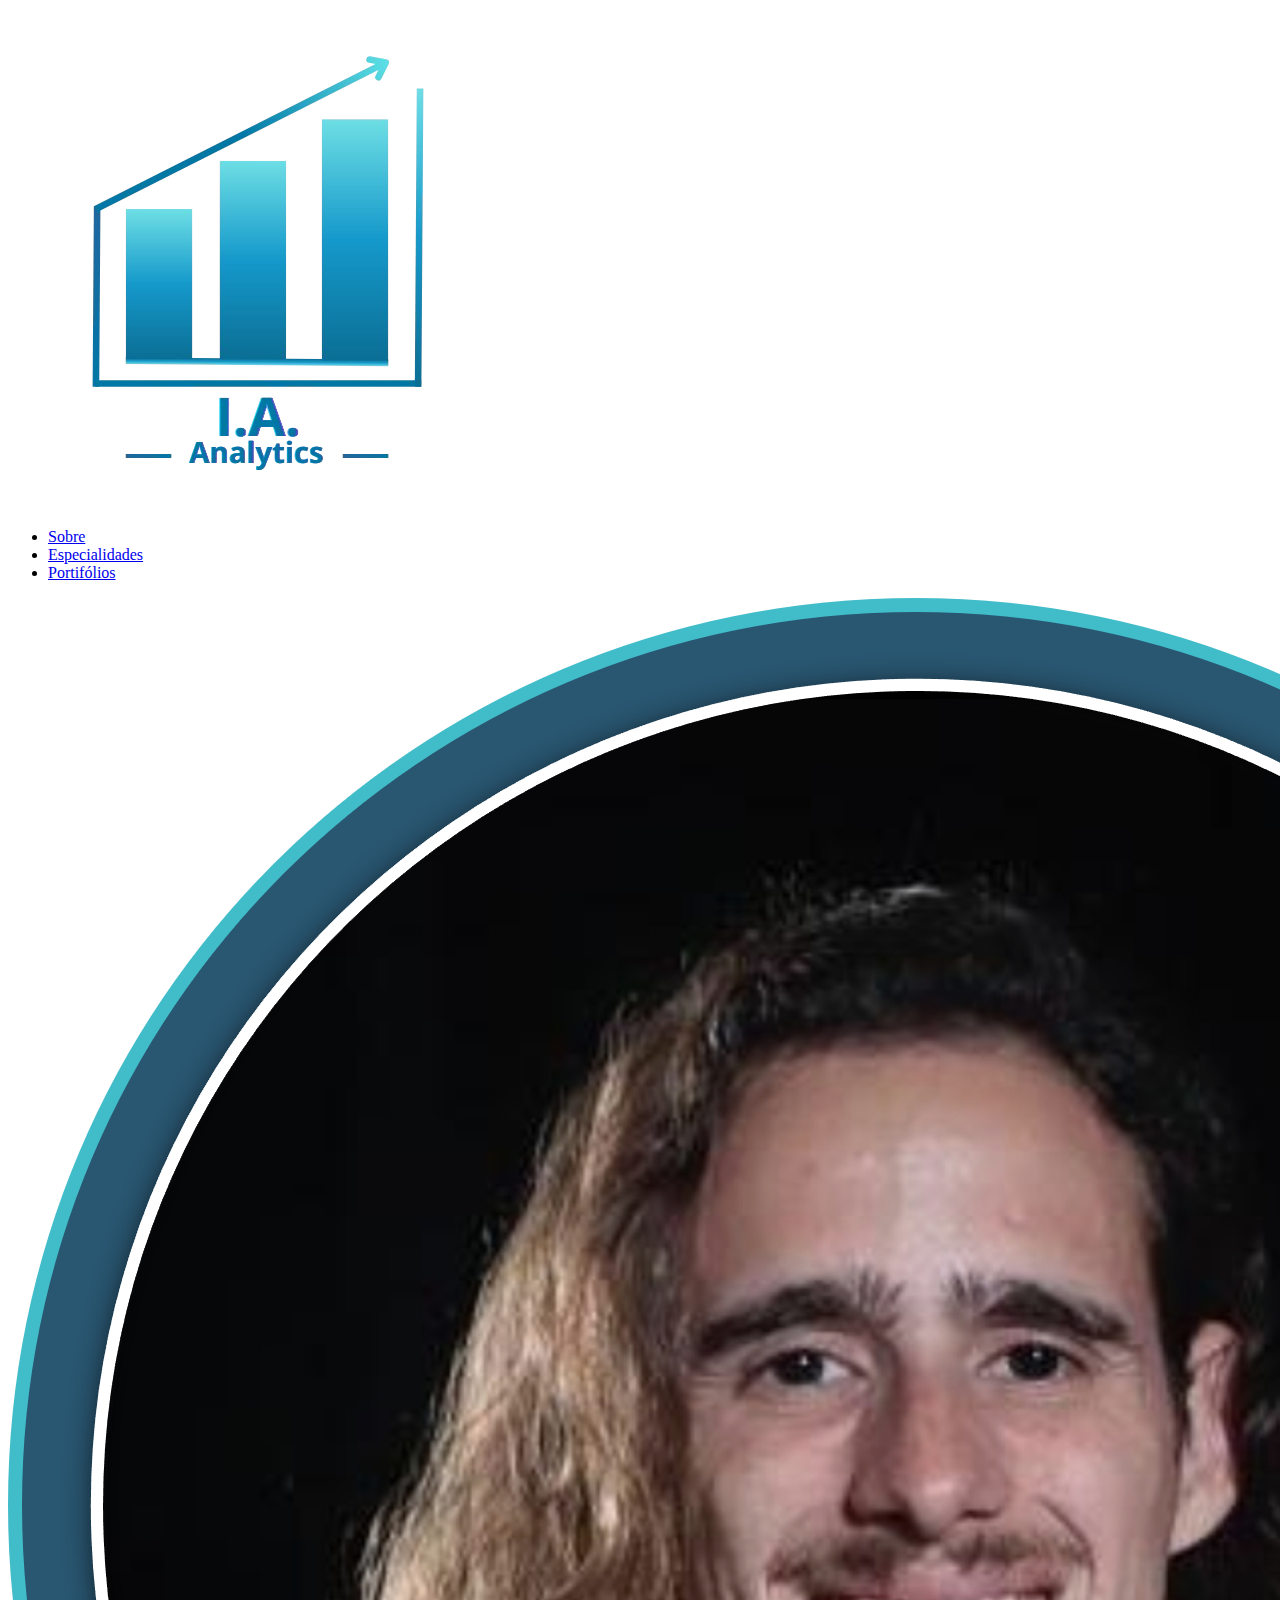
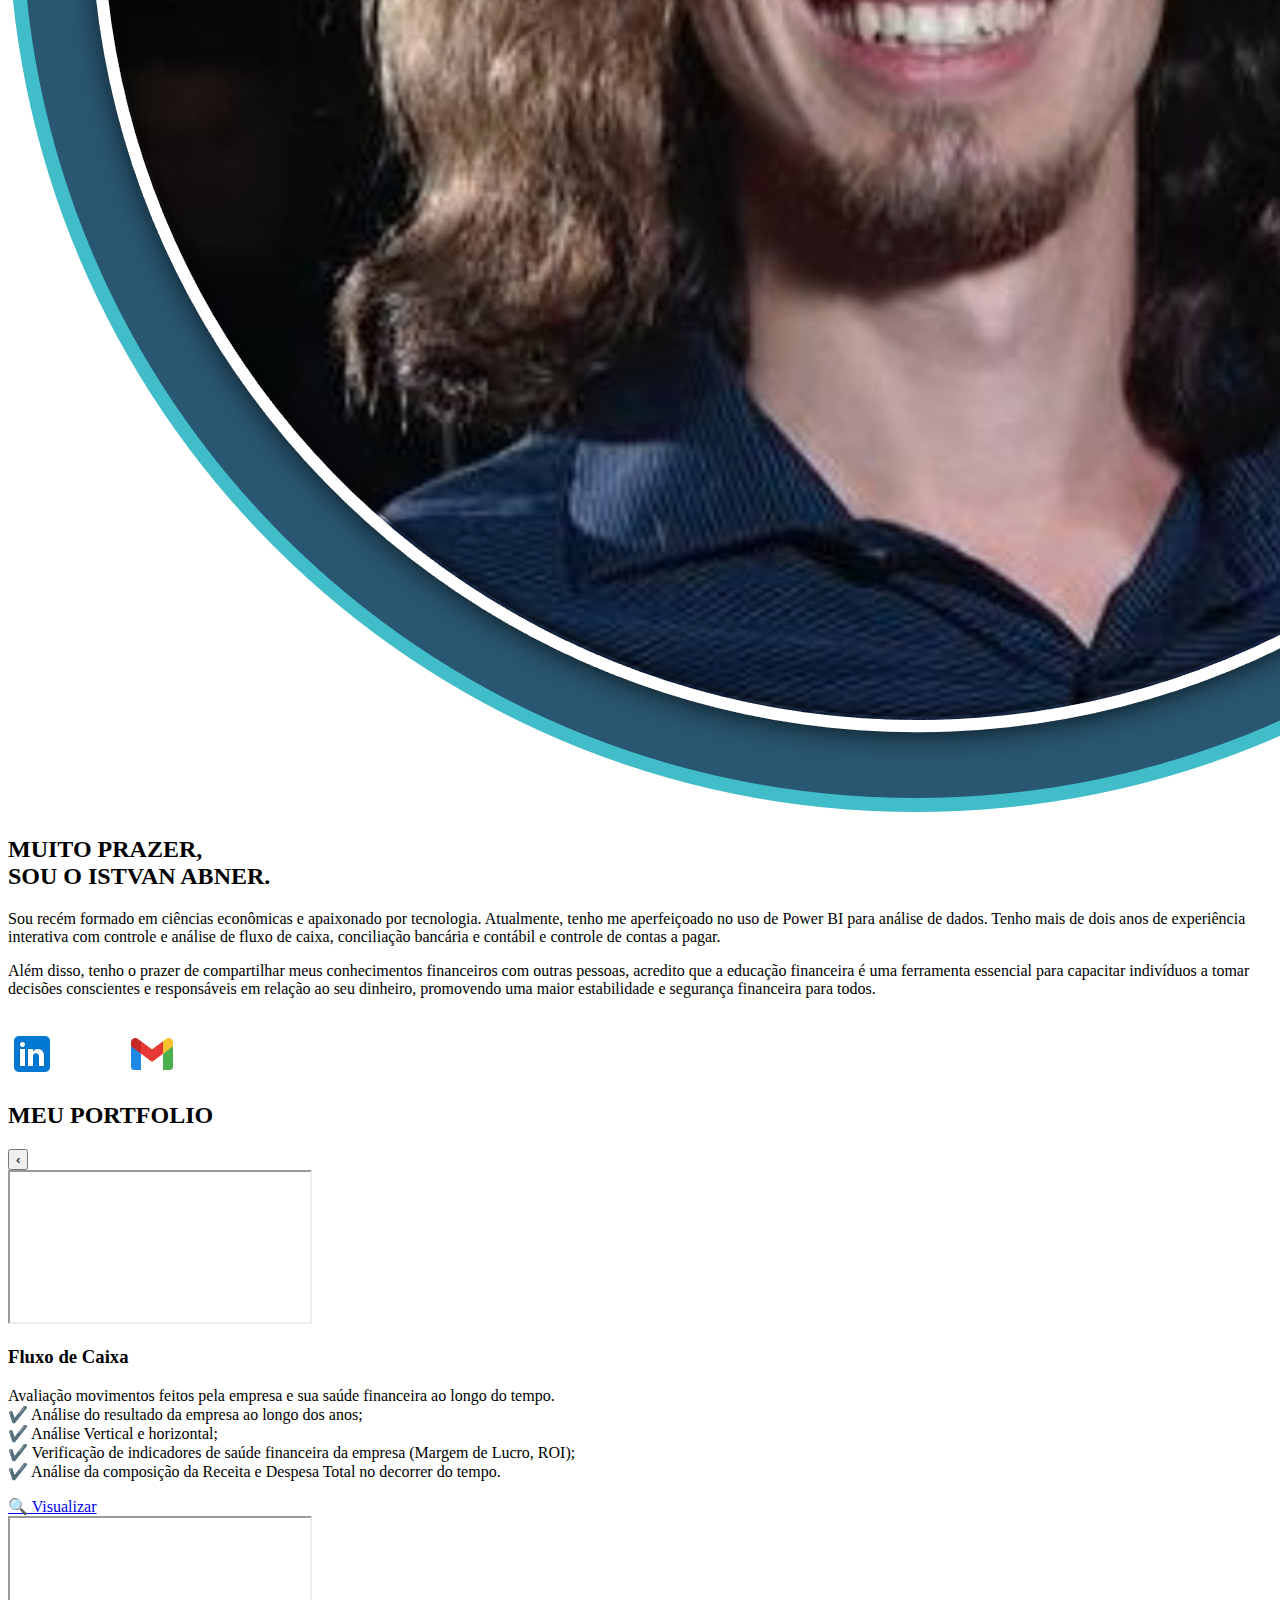
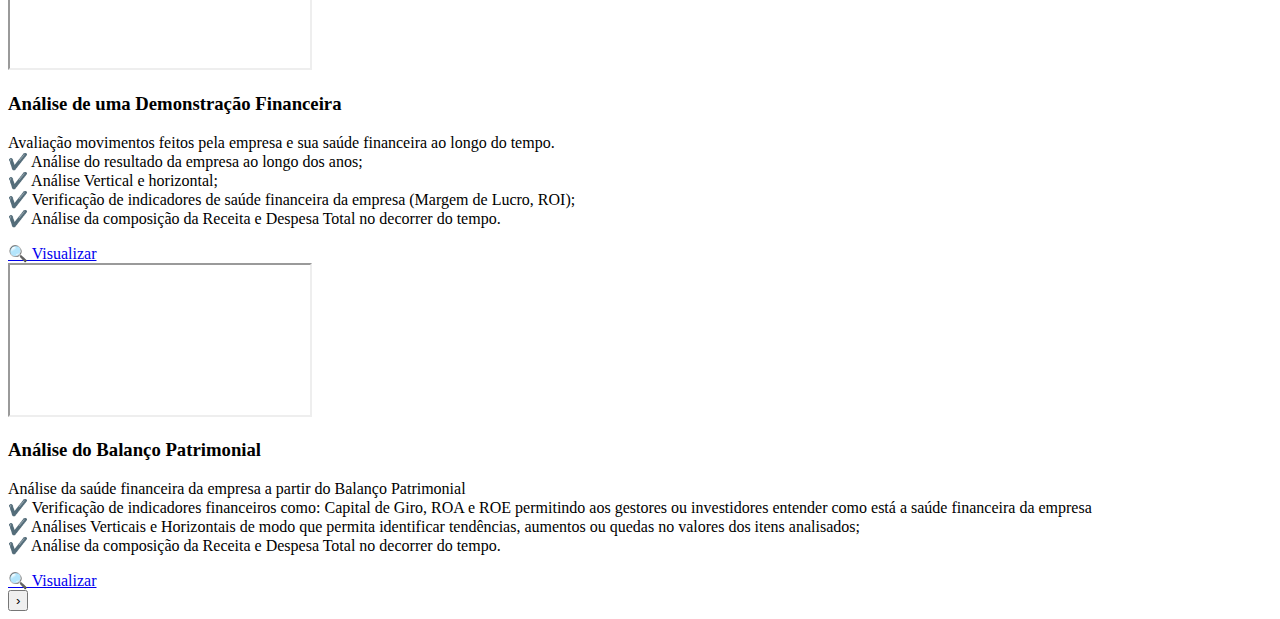
==== commit a9e087f2: "update layout do site" ====
--- a/Site.html
+++ b/Site.html
@@ -1,77 +1,132 @@
+<!DOCTYPE html>
 <html lang="pt-br">
 <head>
     <meta charset="UTF-8">
     <meta name="viewport" content="width=device-width, initial-scale=1.0">
     <title>Meu Portfólio</title>
-    <link rel="stylesheet" href="Style.css"> <!-- Link para o CSS -->
+    <!-- Link Google Fonts -->
+    <link rel="preconnect" href="https://fonts.googleapis.com">
+    <link rel="preconnect" href="https://fonts.gstatic.com" crossorigin>
+    <link href="https://fonts.googleapis.com/css2?family=Montserrat:ital,wght@0,100..900;1,100..900&display=swap" rel="stylesheet">
+    <!-- Fim Link Google Fonts -->
+    <link rel="stylesheet" href="style.css"> <!-- Link para o CSS -->
 </head>
 <body>
-    <header>Olá! meu nome é Istvan Varga</header>
     
-    <section class="about">
-        <div class="about-container">
-        <img src="Imagens/me.png" alt="Minha Foto" class="profile-photo">
-        <div class="about-text">
-            <h1>Sobre Mim 🧩</h1>
-            <p>Sou recém formado em ciências econômicas e apaixonado por tecnologia. Atualmente, tenho me aperfeiçoado no uso de Power BI para análise de dados. 
-            Tenho mais de dois anos de experiência interativa com controle e análise de fluxo de caixa, conciliação bancária e contábil e controle de contas a pagar.
-            Além disso, tenho o prazer de compartilhar meus conhecimentos financeiros com outras pessoas, acredito que a educação financeira é uma ferramenta essencial para capacitar indivíduos a tomar decisões conscientes e responsáveis em relação ao seu dinheiro, promovendo uma maior estabilidade e segurança financeira para todos.</p>
-            <div class="social-icons">
-                <a href="https://github.com/Istvan-Abner-Varga" target="_blank"><img src="Imagens\github.png" alt="GitHub"></a>
-                <a href="https://www.linkedin.com/in/istvan-abner-varga/" target="_blank"><img src="Imagens\linkedin.png" alt="LinkedIn"></a>
-                <a href="mailto:istvan.a.varga@gmail.com"><img src="Imagens\email.png" alt="E-mail"></a>
-            </div>
-        </div>
-    </div>
-    </section>
-    
-   <section class="portfolio">
-    <div class="slider-container">
-        <button class="prev" onclick="changeSlide(-1)">&#10094;</button>
-        <div class="slide">
-            <iframe title="Fluxo de Caixa" width="1100" height="650" src="https://app.powerbi.com/view?r=eyJrIjoiODkzOTc2YjctMGU1Yi00OWU4LThmOGQtNDk0OGMzZjg2YWE3IiwidCI6ImFjNTU4MzUwLTJiZTQtNGNmYi1iMWIzLTY2YTQzZGI3YmU1OSJ9" frameborder="0" allowFullScreen="true"></iframe>
-            <div class="description">
-                <h3>Análise do Fluxo de Caixa</h3>
-                <p>Esse Dashboard apresenta a análise de um fluxo de caixa durante o periodo de 2023 e 2024 de uma empresa. Demonstra a importancia da análise de dados para auxiliar na tomada de decisão dos gestores</p>
-                <p>✔️ Análise das receitas e despesas da empresa ao longo dos meses;</p>
-                <p>✔️ Análise dos extratos bancários;</p>
-                <p>✔️ Permite identificar os tipos de despesas que mais impactam na saude finaceira da empresa;</p>
-                <p>✔️ Permite a visualização dos saldos Acumulado e Operacional durante os meses;
-                </p>
-                <p>✔️ Análise do fluxo de caixa direto no Dashboard (Clicar em "Matriz").</p>
-                <a href="https://app.powerbi.com/view?r=eyJrIjoiODkzOTc2YjctMGU1Yi00OWU4LThmOGQtNDk0OGMzZjg2YWE3IiwidCI6ImFjNTU4MzUwLTJiZTQtNGNmYi1iMWIzLTY2YTQzZGI3YmU1OSJ9" class="full-screen-button" target="_blank">🔍 Ver em tela cheia</a>
-            </div>
-        </div>
-        <div class="slide">
-            <iframe title="Fluxo de Caixa" width="1024" height="650" src="https://app.powerbi.com/view?r=eyJrIjoiMzUzZDM5MzktZjM4Mi00ZTQyLTk0NGMtZDk0MzE5NTc2MmJmIiwidCI6ImFjNTU4MzUwLTJiZTQtNGNmYi1iMWIzLTY2YTQzZGI3YmU1OSJ9" frameborder="0" allowFullScreen="true">
-            </iframe>
-            <div class="description">
-                <h3>Análise de uma Demonstração Financeira</h3>
-                <p>Avaliação movimentos feitos pela empresa e sua saúde financeira ao longo do tempo.</p>
-                <p>✔️ Análise do resultado da empresa ao longo dos anos;</p>
-                <p>✔️ Análise Vertical e horizontal;</p>
-                <p>✔️ Verificação de indicadores de saúde financeira da empresa (Margem de Lucro, ROI);</p>
-                <p>✔️ Análise da composição da Receita e Despesa Total no decorrer do tempo.
-                </p>
-                <a href="https://app.powerbi.com/view?r=eyJrIjoiMzUzZDM5MzktZjM4Mi00ZTQyLTk0NGMtZDk0MzE5NTc2MmJmIiwidCI6ImFjNTU4MzUwLTJiZTQtNGNmYi1iMWIzLTY2YTQzZGI3YmU1OSJ9" class="full-screen-button" target="_blank">🔍 Ver em tela cheia</a>
-            </div>
-        </div>
-        <div class="slide">
-            <iframe title="Balaço Patrimonial" width="1024" height="650" src="https://app.powerbi.com/view?r=eyJrIjoiNjdkNmRmZTMtYzFlNC00ZmI3LTk5MWQtZDY2NGRkYjAzYjIwIiwidCI6ImFjNTU4MzUwLTJiZTQtNGNmYi1iMWIzLTY2YTQzZGI3YmU1OSJ9" frameborder="0" allowFullScreen="true"></iframe>
-            <div class="description">
-                <h3>Análise do Balanço Patrimonial</h3>
-                <p>Análise da saúde financeira da empresa a partir do Balanço Patrimonial</p>
-                <p>✔️ Verificação de indicadores financeiros como: Capital de Giro, ROA e ROE permitindo aos gestores ou investidores entender como está a saúde financeira da empresa</p>
-                <p>✔️ Análises Verticais e Horizontais de modo que permita identificar tendências, aumentos ou quedas no valores dos itens analisados;</p>
-                <p>✔️ Análise da composição da Receita e Despesa Total no decorrer do tempo.
-                </p>
-                <a href="https://app.powerbi.com/view?r=eyJrIjoiNjdkNmRmZTMtYzFlNC00ZmI3LTk5MWQtZDY2NGRkYjAzYjIwIiwidCI6ImFjNTU4MzUwLTJiZTQtNGNmYi1iMWIzLTY2YTQzZGI3YmU1OSJ9" class="full-screen-button" target="_blank">🔍 Ver em tela cheia</a>
-            </div>
-        </div>
-        <button class="next" onclick="changeSlide(1)">&#10095;</button>
-    </div>        
-    </section>
-   
-    <script src="Script.js"></script> <!-- Link para o JavaScript -->
+    <header>
+        <div class="interface">
+            <div class="logo">
+                <a href="#">
+                    <img src="Imagens/Logo__1.png" alt="Logo da I.A. Analytics">
+                </a>
+            </div><!--logo-->
+
+            <nav class="menu-desktop">
+                <ul><!--Menu-->
+                    <li><a href="#">Sobre</a></li>
+                    <li><a href="#">Especialidades</a></li>
+                    <li><a href="#">Portifólios</a></li>
+                </ul>
+            </nav>
+        </div><!--interface-->
+    </header>
+
+    <main>
+        <section class="sobre">
+            <div class="interface">
+                <div class="flex">
+                    <div class="img-sobre">
+                        <img src="Imagens/me.png" alt="Sobre Mim">
+                    </div>
+                    <div class="txt-sobre">
+                        <h2 class="title">MUITO PRAZER,<br><span>SOU O ISTVAN ABNER</span>.</h2>
+                        <p>Sou recém formado em ciências econômicas e apaixonado por tecnologia. Atualmente, tenho me aperfeiçoado no uso de Power BI para análise de dados. Tenho mais de dois anos de experiência interativa com controle e análise de fluxo de caixa, conciliação bancária e contábil e controle de contas a pagar.</p>
+                        <p>Além disso, tenho o prazer de compartilhar meus conhecimentos financeiros com outras pessoas, acredito que a educação financeira é uma ferramenta essencial para capacitar indivíduos a tomar decisões conscientes e responsáveis em relação ao seu dinheiro, promovendo uma maior estabilidade e segurança financeira para todos.</p>
+                        <div class="btn-social">
+                            <a href="https://www.linkedin.com/in/istvan-abner-varga"><img src="Imagens\linkedin¹.png" alt="LinkedIn"></a>
+                            <a href="https://github.com/Istvan-Abner-Varga" target="_blank"><img src="Imagens\github¹.png" alt="GitHub"></a>
+                            <a href="mailto:istvan.a.varga@gmail.com"><img src="Imagens\email¹.png" alt="E-mail"></a>
+                        </div>
+                    </div><!-- txt-sobre -->
+
+                </div><!-- flex -->
+            </div><!-- interface -->
+        </section><!-- sobre -->
+
+        <!-- <section class="especialidades">
+            <div class="interface">
+                <h2 class="title">MINHAS <span>ESPECIALIDADES</span></h2>
+                <div class="flex">
+                    <div class="especialidades-box">
+                        <img src="Imagens/bi.png">
+                        <h3>Análise de Dados</h3>
+                        <p>aaaaaa bbbbbb ccccc fffff dddddd fffffff jjjjjjj.</p>
+                    </div>especialidades-box
+                    <div class="especialidades-box">
+                        <img src="Imagens/relatorio.png">
+                        <h3>Demonstração Financeira</h3>
+                        <p>aaaaaa bbbbbb ccccc fffff dddddd fffffff jjjjjjj.</p>
+                    </div>especialidades-box
+                </div> flex
+            </div>interface
+        </section> -->
+
+        <section class="portfolio">
+            <div class="interface">
+                <h2 class="title">MEU <span>PORTFOLIO</span></h2>
+                <div class="flex">
+                    <div class="slider-container">
+                        <div class="portfolio-box">
+                        <button class="slider-btn prev-btn" onclick="prevSlide()">&#8249;</button>
+
+                        <div class="slide active">
+                            <iframe src="https://app.powerbi.com/view?r=eyJrIjoiODkzOTc2YjctMGU1Yi00OWU4LThmOGQtNDk0OGMzZjg2YWE3IiwidCI6ImFjNTU4MzUwLTJiZTQtNGNmYi1iMWIzLTY2YTQzZGI3YmU1OSJ9"></iframe>
+                            <div class="slide-description">
+                                <h3>Fluxo de Caixa</h3>
+                                <p>Avaliação movimentos feitos pela empresa e sua saúde financeira ao longo do tempo.<br>
+                                ✔️ Análise do resultado da empresa ao longo dos anos;<br>
+                                ✔️ Análise Vertical e horizontal;<br>
+                                ✔️ Verificação de indicadores de saúde financeira da empresa (Margem de Lucro, ROI);<br>
+                                ✔️ Análise da composição da Receita e Despesa Total no decorrer do tempo.<br></p>
+                                <a href="https://app.powerbi.com/view?r=eyJrIjoiODkzOTc2YjctMGU1Yi00OWU4LThmOGQtNDk0OGMzZjg2YWE3IiwidCI6ImFjNTU4MzUwLTJiZTQtNGNmYi1iMWIzLTY2YTQzZGI3YmU1OSJ9" target="_blank" class="visualizar">🔍 Visualizar</a>
+                            </div>
+                        </div>
+
+                        <div class="slide">
+                            <iframe src="https://app.powerbi.com/view?r=eyJrIjoiMzUzZDM5MzktZjM4Mi00ZTQyLTk0NGMtZDk0MzE5NTc2MmJmIiwidCI6ImFjNTU4MzUwLTJiZTQtNGNmYi1iMWIzLTY2YTQzZGI3YmU1OSJ9"></iframe>
+                            <div class="slide-description">
+                                <h3>Análise de uma Demonstração Financeira</h3>
+                                <p>Avaliação movimentos feitos pela empresa e sua saúde financeira ao longo do tempo.<br>
+                                ✔️ Análise do resultado da empresa ao longo dos anos;<br>
+                                ✔️ Análise Vertical e horizontal;<br>
+                                ✔️ Verificação de indicadores de saúde financeira da empresa (Margem de Lucro, ROI);<br>
+                                ✔️ Análise da composição da Receita e Despesa Total no decorrer do tempo.</p>
+                                <a href="https://app.powerbi.com/view?r=eyJrIjoiMzUzZDM5MzktZjM4Mi00ZTQyLTk0NGMtZDk0MzE5NTc2MmJmIiwidCI6ImFjNTU4MzUwLTJiZTQtNGNmYi1iMWIzLTY2YTQzZGI3YmU1OSJ9" target="_blank" class="visualizar">🔍 Visualizar</a>
+                            </div>
+                        </div>
+
+                        <div class="slide">
+                            <iframe src="https://app.powerbi.com/view?r=eyJrIjoiNjdkNmRmZTMtYzFlNC00ZmI3LTk5MWQtZDY2NGRkYjAzYjIwIiwidCI6ImFjNTU4MzUwLTJiZTQtNGNmYi1iMWIzLTY2YTQzZGI3YmU1OSJ9"></iframe>
+                            <div class="slide-description">
+                                <h3>Análise do Balanço Patrimonial</h3>
+                                <p>Análise da saúde financeira da empresa a partir do Balanço Patrimonial<br>
+                                ✔️ Verificação de indicadores financeiros como: Capital de Giro, ROA e ROE permitindo aos gestores ou investidores entender como está a saúde financeira da empresa<br>
+                                ✔️ Análises Verticais e Horizontais de modo que permita identificar tendências, aumentos ou quedas no valores dos itens analisados;<br>
+                                ✔️ Análise da composição da Receita e Despesa Total no decorrer do tempo.</p>
+                                <a href="https://app.powerbi.com/view?r=eyJrIjoiNjdkNmRmZTMtYzFlNC00ZmI3LTk5MWQtZDY2NGRkYjAzYjIwIiwidCI6ImFjNTU4MzUwLTJiZTQtNGNmYi1iMWIzLTY2YTQzZGI3YmU1OSJ9" target="_blank" class="visualizar">🔍 Visualizar</a>
+                            </div>
+                        </div>
+
+                        <button class="slider-btn next-btn" onclick="nextSlide()">&#8250;</button>
+                    </div><!-- portfolio-box -->
+                    </div><!-- slider-container -->
+                 </div> <!--flex-->
+            </div><!--interface-->
+
+        </section>
+    </main>
+
+    <script src="script.js"></script> <!-- Link para o JavaScript -->
+
 </body>
 </html>